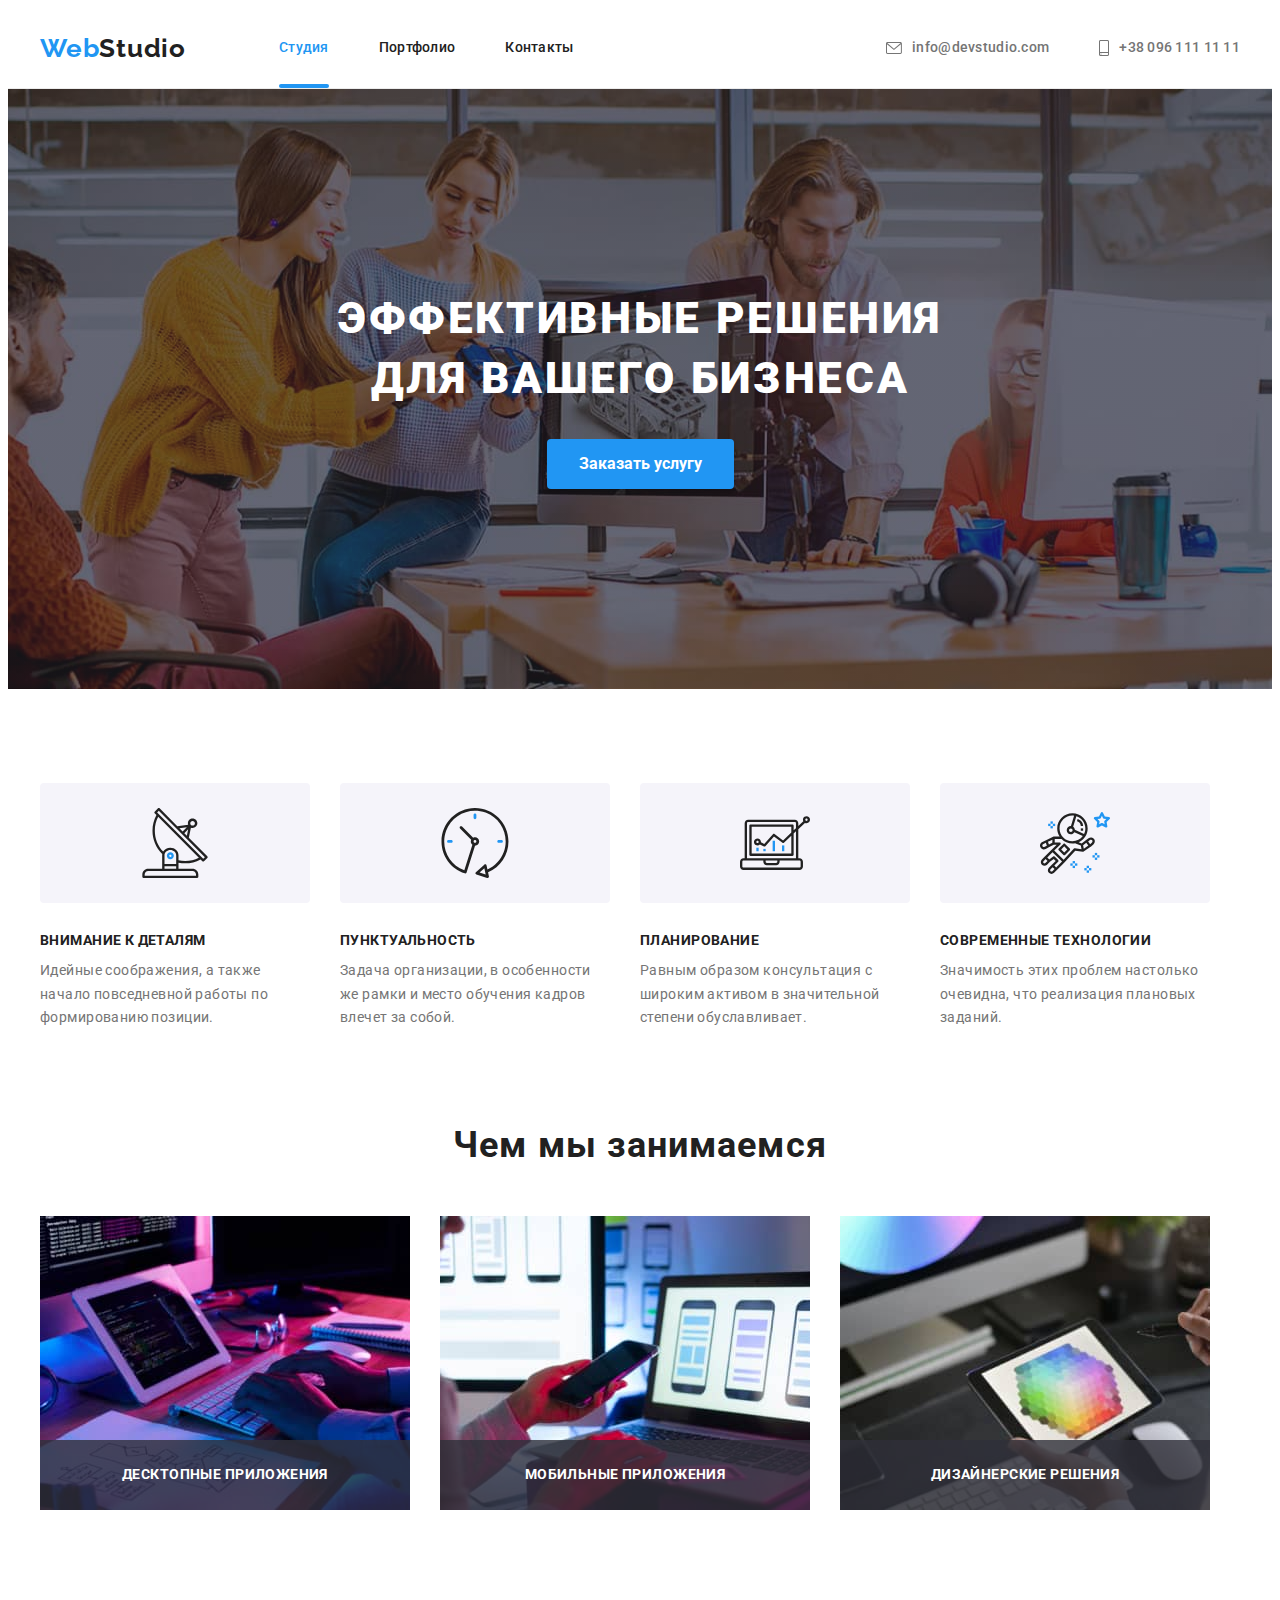
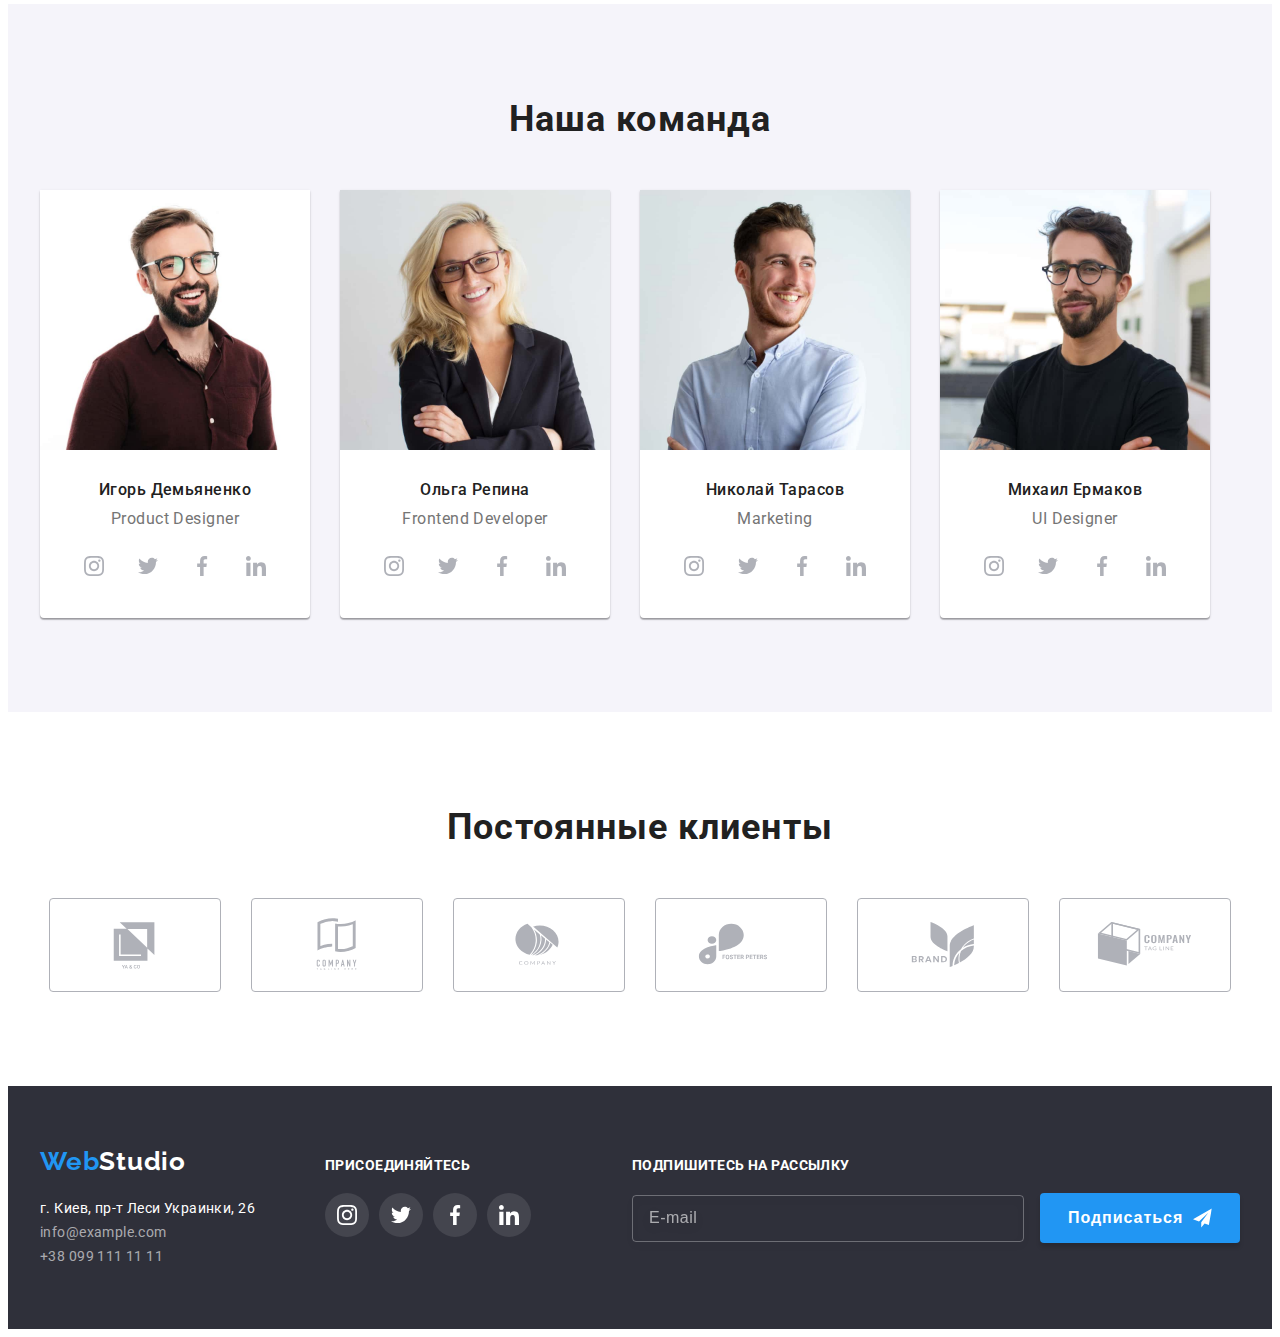
==== index.html @ 8dd59b0a "add HW-6" ====
<!DOCTYPE html>
<html lang="ru">

<head>
  <meta charset="UTF-8" />
  <meta http-equiv="X-UA-Compatible" content="IE=edge" />
  <meta name="viewport" content="width=device-width, initial-scale=1.0" />
  <title>Студия</title>
  <link rel="stylesheet"
    href="https://cdnjs.cloudflare.com/ajax/libs/modern-normalize/1.1.0/modern-normalize.min.css"
    integrity="sha512-wpPYUAdjBVSE4KJnH1VR1HeZfpl1ub8YT/NKx4PuQ5NmX2tKuGu6U/JRp5y+Y8XG2tV+wKQpNHVUX03MfMFn9Q=="
    crossorigin="anonymous" referrerpolicy="no-referrer" />

  <link rel="preconnect" href="https://fonts.googleapis.com" />
  <link rel="preconnect" href="https://fonts.gstatic.com" crossorigin />
  <link
    href="https://fonts.googleapis.com/css2?family=Raleway:wght@700&family=Roboto:wght@400;500;700;900&display=swap"
    rel="stylesheet" />
  <link rel="stylesheet" href="./css/styles.css" />
</head>

<body>
  <header class="header">
    <div class="container">
      <a class="logo link" href="./index.html">
        <span lang="en" class="header-logo"><span
            class="header-logo-studio">Web</span>Studio</span>
      </a>
      <nav class="header-nav">
        <ul class="nav-list list">
          <li class="item nav-item">
            <a class="link header-link current" href="./index.html">Студия</a>
          </li>
          <li class="item nav-item">
            <a class="link header-link" href="./portfolio.html">Портфолио</a>
          </li>
          <li class="item nav-item">
            <a class="link header-link" href="">Контакты</a>
          </li>
        </ul>
      </nav>
      <ul class="header-contacts list">
        <li class="item contacts-item">
          <a class="link header-mail"
            href="mailto:info@devstudio.com">
            <svg class="header-icon" width="16" height="12">
              <use href="./images/sprite.svg#icon-envelope"></use>
            </svg>
            info@devstudio.com
          </a>
        </li>
        <li class="item contacts-item">
          <a class="link header-tel" href="tel:+380961111111">
            <svg class="header-icon" width="10" height="16">
              <use href="./images/sprite.svg#icon-smartphone"></use>
            </svg>+38 096 111 11 11
          </a>
        </li>
      </ul>
    </div>
  </header>
  <main>
    <section class="hero section">
      <div class="container">
        <h1 class="hero-title">Эффективные решения для вашего бизнеса</h1>
        <button type="button" class="hero-btn" data-modal-open>Заказать услугу</button>
      </div>
    </section>
    <section class="peculiarities section no-padding">
      <div class="container">
        <h2 class="visually-hidden">Особенности</h2>
        <ul class="list peculiarities-list">
          <li class="peculiarities-item">
              <div class="peculiarities-svg">
                <svg class="peculiarities-icon" width="70" height="70">
                  <use href="./images/sprite.svg#icon-antenna"></use>
                </svg>
              </div>
            <h3 class="peculiarities-title">Внимание к деталям</h3>
            <p class="peculiarities-text">
              Идейные соображения, а также начало повседневной работы по
              формированию позиции.
            </p>
          </li>
          <li class="peculiarities-item">
              <div class="peculiarities-svg">
                <svg class="peculiarities-icon" width="70" height="70">
                  <use href="./images/sprite.svg#icon-clock"></use>
                </svg>
              </div>
            <h3 class="peculiarities-title">Пунктуальность</h3>
            <p class="peculiarities-text">
              Задача организации, в особенности же рамки и место обучения кадров
              влечет за собой.
            </p>
          </li>
          <li class="peculiarities-item">
              <div class="peculiarities-svg">
                <svg class="peculiarities-icon" width="70" height="70">
                  <use href="./images/sprite.svg#icon-diagram"></use>
                </svg>
              </div>
            <h3 class="peculiarities-title">Планирование</h3>
            <p class="peculiarities-text">
              Равным образом консультация с широким активом в значительной степени
              обуславливает.
            </p>
          </li>
          <li class="peculiarities-item">
              <div class="peculiarities-svg">
                <svg class="peculiarities-icon" width="70" height="70">
                  <use href="./images/sprite.svg#icon-astronaut"></use>
                </svg>
              </div>
            <h3 class="peculiarities-title">Современные технологии</h3>
            <p class="peculiarities-text">
              Значимость этих проблем настолько очевидна, что реализация плановых
              заданий.
            </p>
          </li>
        </ul>
      </div>
    </section>
    <section class="work section">
      <div class="container">
        <h2 class="work-title">Чем мы занимаемся</h2>
        <ul class="list work-list">
          <li class="work-item item">
            <div class="work-wrapper">
              <img src="./images/img-2.jpg" alt="Набор кода" width="370" />
              <h3 class="work-wrapper-overlay">
                Десктопные приложения
              </h3>
            </div>
          </li>
          <li class="work-item item">
            <div class="work-wrapper">
            <img src="./images/img-1.jpg" alt="Девушка держит телефон"
              width="370" />
              <h3 class="work-wrapper-overlay">
                Мобильные приложения
              </h3>
            </div>
          </li>
          <li class="work-item item">
            <div class="work-wrapper">
              <img src="./images/img-3.jpg" alt="Палитра цветов" width="370" />
              <h3 class="work-wrapper-overlay">
              Дизайнерские решения
              </h3>
            </div>
          </li>
        </ul>
      </div>
    </section>
    <section class="team section">
      <div class="container">
        <h2 class="team-title">Наша команда</h2>
        <ul class="list team-list">
          <li class="team-item">
            <img src="./images/our-command/img-1.jpg" alt="Мужчина в очках"
              width="270" />
            <div class="team-object">
                  <h3 class="team-pretext">Игорь Демьяненко</h3>
                  <p lang="en" class="team-text">Product Designer</p>
                  <ul class="social-list">
                    <li class="social-list-item">
                      <a href="" class="social-list-link" target="blank" rel="noopener noreferrer">
                          <svg class="social-list-icon" width="20" height="20">
                            <use href="./images/sprite.svg#icon-instagram"></use>
                          </svg>
                      </a>
                      <a href="" class="social-list-link" target="blank" rel="noopener noreferrer">
                          <svg class="social-list-icon" width="20" height="20">
                            <use href="./images/sprite.svg#icon-twitter"></use>
                          </svg>
                      </a>
                      <a href="" class="social-list-link" target="blank" rel="noopener noreferrer">
                          <svg class="social-list-icon" width="20" height="20">
                            <use href="./images/sprite.svg#icon-facebook"></use>
                          </svg>
                      </a>
                      <a href="" class="social-list-link" target="blank" rel="noopener noreferrer">
                          <svg class="social-list-icon" width="20" height="20">
                            <use href="./images/sprite.svg#icon-linkedin"></use>
                          </svg>
                      </a>
                    </li>
                  </ul>
            </div>
          </li>
          <li class="team-item">
            <img src="./images/our-command/img-2.jpg" alt="Женщина в костюме"
              width="270" />
            <div class="team-object">
                  <h3 class="team-pretext">Ольга Репина</h3>
                  <p lang="en" class="team-text">Frontend Developer</p>
                  <ul class="social-list">
                    <li class="social-list-item">
                      <a href="" class="social-list-link" target="blank" rel="noopener noreferrer">
                        <svg class="social-list-icon" width="20" height="20">
                          <use href="./images/sprite.svg#icon-instagram"></use>
                        </svg>
                      </a>
                      <a href="" class="social-list-link" target="blank" rel="noopener noreferrer">
                        <svg class="social-list-icon" width="20" height="20">
                          <use href="./images/sprite.svg#icon-twitter"></use>
                        </svg>
                      </a>
                      <a href="" class="social-list-link" target="blank" rel="noopener noreferrer">
                        <svg class="social-list-icon" width="20" height="20">
                          <use href="./images/sprite.svg#icon-facebook"></use>
                        </svg>
                      </a>
                      <a href="" class="social-list-link" target="blank" rel="noopener noreferrer">
                        <svg class="social-list-icon" width="20" height="20">
                          <use href="./images/sprite.svg#icon-linkedin"></use>
                        </svg>
                      </a>
                    </li>
                  </ul>
            </div>
          </li>
          <li class="team-item">
            <img src="./images/our-command/img-3.jpg" alt="Молодой парень"
              width="270" />
            <div class="team-object">
                  <h3 class="team-pretext">Николай Тарасов</h3>
                  <p lang="en" class="team-text">Marketing</p>
                  <ul class="social-list">
                    <li class="social-list-item">
                      <a href="" class="social-list-link" target="blank" rel="noopener noreferrer">
                        <svg class="social-list-icon" width="20" height="20">
                          <use href="./images/sprite.svg#icon-instagram"></use>
                        </svg>
                      </a>
                      <a href="" class="social-list-link" target="blank" rel="noopener noreferrer">
                        <svg class="social-list-icon" width="20" height="20">
                          <use href="./images/sprite.svg#icon-twitter"></use>
                        </svg>
                      </a>
                      <a href="" class="social-list-link" target="blank" rel="noopener noreferrer">
                        <svg class="social-list-icon" width="20" height="20">
                          <use href="./images/sprite.svg#icon-facebook"></use>
                        </svg>
                      </a>
                      <a href="" class="social-list-link" target="blank" rel="noopener noreferrer">
                        <svg class="social-list-icon" width="20" height="20">
                          <use href="./images/sprite.svg#icon-linkedin"></use>
                        </svg>
                      </a>
                    </li>
                  </ul>
            </div>
          </li>
          <li class="team-item">         
            <img src="./images/our-command/img-4.jpg" alt="Парень ИТшник"
              width="270" />
            <div class="team-object">
                  <h3 class="team-pretext">Михаил Ермаков</h3>
                  <p lang="en" class="team-text">UI Designer</p>
                  <ul class="social-list list">
                    <li class="social-list-item">
                      <a href="" class="social-list-link" target="blank" rel="noopener noreferrer">
                        <svg class="social-list-icon" width="20" height="20">
                          <use href="./images/sprite.svg#icon-instagram"></use>
                        </svg>
                      </a>
                      <a href="" class="social-list-link" target="blank" rel="noopener noreferrer">
                        <svg class="social-list-icon" width="20" height="20">
                          <use href="./images/sprite.svg#icon-twitter"></use>
                        </svg>
                      </a>
                      <a href="" class="social-list-link" target="blank" rel="noopener noreferrer">
                        <svg class="social-list-icon" width="20" height="20">
                          <use href="./images/sprite.svg#icon-facebook"></use>
                        </svg>
                      </a>
                      <a href="" class="social-list-link" target="blank" rel="noopener noreferrer">
                        <svg class="social-list-icon" width="20" height="20">
                          <use href="./images/sprite.svg#icon-linkedin"></use>
                        </svg>
                      </a>
                    </li>
                  </ul>
            </div>
          </li>
        </ul>
      </div>
    </section>
    <section class="customers section">
      <div class="container">
          <h2 class="customers-title">Постоянные клиенты</h2>
          <ul class="customers-list">
            <li class="item customers-item">
              <a class="link customers-link" href="" target="blank" rel="noopener noreferrer">
                <svg class="customers-icon" width="106" height="60">
                  <use href="./images/sprite.svg#icon-logo1"></use>
                </svg>
              </a>
            </li>
            <li class="item customers-item">
              <a class="link customers-link" href="" target="blank" rel="noopener noreferrer">
                <svg class="customers-icon" width="106" height="60">
                  <use href="./images/sprite.svg#icon-logo2"></use>
                </svg>
              </a>
            </li>
            <li class="item customers-item">
              <a class="link customers-link" href="" target="blank" rel="noopener noreferrer">
                <svg class="customers-icon" width="106" height="60">
                  <use href="./images/sprite.svg#icon-logo3"></use>
                </svg>
              </a>
            </li>
            <li class="item customers-item">
              <a class="link customers-link" href="" target="blank" rel="noopener noreferrer">
                <svg class="customers-icon" width="106" height="60">
                  <use href="./images/sprite.svg#icon-logo4"></use>
                </svg>
              </a>
            </li>
            <li class="item customers-item">
              <a class="link customers-link" href="" target="blank" rel="noopener noreferrer">
                <svg class="customers-icon" width="106" height="60">
                  <use href="./images/sprite.svg#icon-logo5"></use>
                </svg>
              </a>
            </li>
            <li class="item customers-item">
              <a class="link customers-link" href="" target="blank" rel="noopener noreferrer">
                <svg class="customers-icon" width="106" height="60">
                  <use href="./images/sprite.svg#icon-logo6"></use>
                </svg>
              </a>
            </li>
          </ul>
        </div>
    </section>
  </main>
  <footer>
    <div class="container">
      <div class="footer-address">
        <a class="link link-footer" href="./index.html">
          <span lang="en" class="footer-logo"><span
              class="footer-logo-studio">Web</span>Studio</span>
        </a>
        <address class="address">
          <ul class="address-list list">
            <li class="address-item item">
              <a class="link footer-map"
                href="https://www.google.com/maps/place/%D0%B1%D1%83%D0%BB.+%D0%9B%D0%B5%D1%81%D0%B8+%D0%A3%D0%BA%D1%80%D0%B0%D0%B8%D0%BD%D0%BA%D0%B8,+26,+%D0%9A%D0%B8%D0%B5%D0%B2,+02000/data=!4m2!3m1!1s0x40d4cf0e033ecbe9:0x57a4dffefec77da0?sa=X&ved=2ahUKEwj216616OH0AhXkoosKHXj5BrwQ8gF6BAgFEAE"
                target="_blank" rel="noopener noreferrer">г. Киев, пр-т Леси
                Украинки, 26</a>
            </li>
            <li class="item">
              <a class="link footer-mail"
                href="mailto:info@example.com">info@example.com</a>
            </li>
            <li class="item">
              <a class="link footer-tel" href="tel:+380991111111" >+38 099 111 11
                11</a>
            </li>
          </ul>
        </address>
      </div>
      <div class="footer-social">
        <p class="footer-social-text">
          присоединяйтесь
        </p>
        <ul class="footer-social-list list">
          <li class="footer-social-item item">
            <a href="" class="footer-social-link link" target="blank" rel="noopener noreferrer">
              <svg class="footer-social-icon"  width="20" height="20">
                <use href="./images/sprite.svg#icon-instagram"></use>
              </svg>
            </a>
          </li>
          <li class="footer-social-item item">
            <a href="" class="footer-social-link link" target="blank" rel="noopener noreferrer">
              <svg class="footer-social-icon"  width="20" height="20">
                <use href="./images/sprite.svg#icon-twitter"></use>
              </svg>
            </a>
          </li>
          <li class="footer-social-item item">
            <a href="" class="footer-social-link  link" target="blank" rel="noopener noreferrer">
              <svg class="footer-social-icon"  width="20" height="20">
                <use href="./images/sprite.svg#icon-facebook"></use>
              </svg>
            </a>
          </li>
          <li class="footer-social-item item">
            <a href="" class="footer-social-link link" target="blank" rel="noopener noreferrer">
              <svg class="footer-social-icon" width="20" height="20">
                <use href="./images/sprite.svg#icon-linkedin"></use>
              </svg>
            </a>
          </li>
        </ul>
      </div>
      <div class="footer-subscribe">
        <p class="footer-subscribe-text">
          Подпишитесь на рассылку
        </p>
        <form >
          <label class="footer-subscribe-label">
            <input class="footer-subscribe-email" type="email" name="email-subscribe" placeholder="E-mail" required>
          </label>
          <button class="footer-subscribe-btn" type="submit">
          Подписаться
            <svg class="footer-subscribe-icon" width="24" height="24">
              <use href="./images/sprite.svg#icon-telegram"></use>
            </svg>
          </button>

        </form>
      </div>
    </div>
  </footer>
  
              
  <div class="backdrop is-hidden" data-modal>
    <div class="modal">
      <button class="modal-close-btn" type="button" data-modal-close>
        <svg class="modal-close-icon" width="18" height="18">
          <use href="./images/sprite.svg#icon-close"></use>
        </svg>
      </button>
      <form class="contact-form">
        <p class="contact-form-title">
          Оставьте свои данные, мы вам перезвоним
        </p>

        
          <label class="contact-form-field" for="user_name">
            Имя</label>
          <div class="contact-form-input-wrapper">
            <input class="contact-form-input" type="text" name="user_name" id="user_name"
              required>
            <svg class="contact-form-input-icon" width="18" height="18">
              <use href="./images/sprite.svg#icon-person"></use>
            </svg>
          </div>
         
          
          <label class="contact-form-field" for="user_tel">Телефон</label>
          <div class="contact-form-input-wrapper">
            <input class="contact-form-input" type="tel" name="user_tel" id="user_tel"
              required>
              <svg class="contact-form-input-icon" width="18" height="18">
              <use href="./images/sprite.svg#icon-phone"></use>
            </svg>
          </div>

        
          <label class="contact-form-field" for="user_email">Почта</label>
          <div class="contact-form-input-wrapper">
            <input class="contact-form-input" type="email" name="user_email" id="user_email"
              required>
            <svg class="contact-form-input-icon" width="18" height="18">
              <use href="./images/sprite.svg#icon-email"></use>
            </svg>
          </div>

        
          <label class="contact-form-field" for="user_message">Комментарий</label>
          <textarea class="contact-form-message" name="user_message" id="user_message"
            placeholder="Введите текст"></textarea>
    
        <div class="contact-form-checkbox-wrapper">
          <input class="contact-form-checkbox visually-hidden" type="checkbox"
            name="accept_policy" id="accept_policy" required>
          <label class="contact-form-checkbox-label" for="accept_policy">Соглашаюсь с
            рассылкой и принимаю&nbsp;
            <a class="checkbox-agreement" href="" target="blank"
              rel="noopener noreferrer">Условия договора</a></label>
        </div>

        <button class="contact-form-submit" type="submit">Отправить</button>
      </form>
    </div>
  </div>

<script src="./js/modal.js"></script>
  </body>
</html>
---- css/styles.css ----
/* variables */
:root {
  --primary-text-color: #212121;
  --text-color: #757575;
  --accent-color: #2196f3;
  --white-text-color: #ffffff;
  --icon-color: #afb1b8;
  --timing-function: cubic-bezier(0.4, 0, 0.2, 1);
}


/* global styles */

body {
  font-family: 'Roboto', sans-serif;
  color: var(--primary-text-color);
}

p,
h1,
h2,
h3,
h4,
h5,
h6,
p {
  margin: 0;
}
ul,
ol {
  margin: 0;
  padding-left: 0;
  list-style-type: none;
}
.list {
  list-style: none;
}
.link {
  text-decoration: none;
}
button {
  cursor: pointer;
}
img {
  display: block;
}

.container{
  width: 1200px;
  margin: 0 auto;
  padding-left: 15px;
  padding-right: 15px;
}
.section{
  padding-top: 94px;
  padding-bottom: 94px;
}
.no-padding{
  padding-bottom: 0;
}
.nav-item > .current {
  color: var(--accent-color);
}
.visually-hidden {
  position: absolute;
  white-space: nowrap;
  width: 1px;
  height: 1px;
  overflow: hidden;
  border: 0;
  padding: 0;
  clip: rect(0 0 0 0);
  clip-path: inset(50%);
  margin: -1px;
} 

/*----------- Header -------- */
.header {
  border-bottom: 1px solid #ececec;
}
.header .container {
  display: flex;
  align-items: center;
}
.logo{
  margin-right: 93px;
}

.nav-list {
  display: flex;

}

.nav-list > .item:not(:last-child) {
margin-right: 50px;
}
/* .nav-list .nav-item + .nav-item{
  margin-left: 50px;
} */

.header-logo {
  font-family: 'Raleway', sans-serif;
  font-weight: 700;
  font-size: 26px;
  line-height: 1.19;
  letter-spacing: 0.03em;
  color: var(--primary-text-color);
}
.header-logo-studio {
  color: var(--accent-color);
}
.header-link {
  display: block;
  padding-top: 32px;
  padding-bottom: 32px;
  position: relative;

  color: var(--primary-text-color);
  transition: color 250ms var(--timing-function);

  font-weight: 500;
  font-size: 14px;
  line-height: 1.14;
  letter-spacing: 0.02em;
}

.current::after{
  content: "";
  position: absolute;
  left: 0;
  bottom: 0;

  display: block;
  width: 100%;
  height: 4px;
  border-radius: 2px;
  background-color: var(--accent-color);
}


.header-link:hover,
.header-link:focus,
.header-mail:hover,
.header-mail:focus,
.header-tel:hover,
.header-tel:focus {
  color: var(--accent-color);
  
}
.header-contacts {
  display: flex;
  margin-left: auto;

  text-decoration: none;
  }
.header-contacts > .item:not(:last-child){
  margin-right: 50px;
}
.header-mail,
.header-tel {
  display: flex;
  padding-top: 32px;
  padding-bottom: 32px;
  align-items: center;
  text-align: center;

  font-weight: 500;
  font-size: 14px;
  line-height: 1.14;
  letter-spacing: 0.02em;
  color: var(--text-color);
  transition: color 250ms var(--timing-function);
}
.contacts-item:not(:last-child) {
  margin-right: 30px;
}
.header-icon{
  display: flex;
  margin-right: 10px;
  align-items: center;
  fill: currentColor;
}
.header-icon:hover,
.header-icon:focus {
  color: var(--accent-color);
}

/* --------------Hero ---------- */
.hero {
  max-width: 1600px;
  margin: 0 auto;
  padding: 200px 0;
  text-align: center;

 
  background-image: linear-gradient(rgba(47, 48, 58, 0.4), rgba(47, 48, 58, 0.4)),
     url(../images/hero.jpg);
  background-repeat: no-repeat;
  background-position: center;
  background-size: 1600px 600px;
  background-color: #C4C4C4;
 
 }

.hero-title {
  margin-bottom: 30px;
  margin-left: auto;
  margin-right: auto;
  max-width: 696px;

  font-weight: 900;
  font-size: 44px;
  line-height: 1.36;

  text-align: center;
  letter-spacing: 0.06em;
  text-transform: uppercase;

  color: var(--white-text-color);
}
.hero-btn {
  background: var(--accent-color);
  box-shadow: 0px 4px 4px rgba(0, 0, 0, 0.15);
  border-radius: 4px;
  padding: 10px 32px;

  font-weight: 700;
  font-size: 16px;
  line-height: 1.875;
  color: var(--white-text-color);
  cursor: pointer;
  font-family: inherit;
  border: none;
  transition: background 250ms var(--timing-function);
}
.hero-btn:hover,
.hero-btn:focus {
  background: #188ce8;
}
/* ------------Peculiarities------------- */

.peculiarities{
  padding-top: 94px;
}
.peculiarities-title {
  margin-top: 30px;
  margin-bottom: 10px;

  font-weight: 700;
  font-size: 14px;
  line-height: 1.14;
  letter-spacing: 0.03em;
  text-transform: uppercase;

  color: var(--primary-text-color);
}
.peculiarities-list{
  display: flex;
  flex-wrap: wrap;
}
.peculiarities-item{
  width: 270px;
}
.peculiarities-item:not(:last-child){
margin-right: 30px;
}
.peculiarities-svg{
  display: flex;
  max-width: 270px;
  height: 120px;
align-items: center;
justify-content: center;

  background: #F5F4FA;
  border-radius: 4px;
}

.peculiarities-text {
  font-size: 14px;
  line-height: 1.71;
  letter-spacing: 0.03em;
 
  color: var(--text-color);
}
/* ----------Work------------ */
.work-title {
  margin-bottom: 50px;

   font-size: 36px;
  line-height: 1.1666;
  text-align: center;
  letter-spacing: 0.03em;

  color: var(--primary-text-color);
}
.work-list{
  display: flex;
  flex-wrap: wrap;
}
.work-item:not(:nth-child(3n)){
  margin-right: 30px;
}
.work-wrapper{
  position: relative;
}
.work-wrapper img{
  z-index: -1;
}
.work-wrapper-overlay{
  position: absolute;
  bottom: 0;
  left: 0;
  padding-top: 27px;
  padding-bottom: 27px;
  width: 370px;

  font-size: 14px;
  line-height: 1.14;
  text-align: center;
  letter-spacing: 0.03em;
  text-transform: uppercase;
  
  color: var(--white-text-color);
  background: rgba(47, 48, 58, 0.8);
}

/* --------Team -------------*/
.team {
  background: #f5f4fa;
}
.team-title {
  margin-bottom: 50px;

  font-weight: 700;
  font-size: 36px;
  line-height: 1.1666;
  text-align: center;
  letter-spacing: 0.03em;

  color: var(--primary-text-color);
}
.team-list{
  display: flex;
  flex-wrap: wrap;
  }
.team-item{
    max-width: 270px;
    background: var(--white-text-color);
    /* material shadow v1 */
    
    box-shadow: 0px 1px 3px rgba(0, 0, 0, 0.12),
    0px 1px 1px rgba(0, 0, 0, 0.14),
    0px 2px 1px rgba(0, 0, 0, 0.2);
    border-radius: 0px 0px 4px 4px;
  }
.team-item:not(:nth-child(4n)) {
  margin-right: 30px;
}

.team-object{
  padding-top: 30px;
  padding-bottom: 30px;
  text-align: center;
}
.team-pretext {
  margin-bottom: 10px;

  font-weight: 500;
  font-size: 16px;
  line-height: 1.1875;

  letter-spacing: 0.03em;

  color: var(--primary-text-color);
}
.team-text {
  margin-bottom: 16px;
  font-size: 16px;
  line-height: 1.1875;

  letter-spacing: 0.03em;
  color: var(--text-color);
}

.social-list-item{
  display: flex;
padding-left: 32px;
padding-right: 32px;
}
.social-list-link:not(:last-child){
  margin-right: 10px;
}

.social-list-link{
  display: flex;
  align-items: center;
  justify-content: center;

  width: 44px;
  height: 44px;
  border-radius: 50%;
  background-color: var(--white-text-color);
  transition: background-color 250ms var(--timing-function);
}
.social-list-icon{
fill: var(--icon-color);
transition: fill 250ms var(--timing-function);
}

.social-list-link:hover,
.social-list-link:focus{
  background-color: var(--accent-color);
  }

.social-list-link:hover .social-list-icon,
.social-list-link:focus .social-list-icon{
  fill: var(--white-text-color);
}

/* ------- Customers --------- */

.customers-title{
  margin-bottom: 50px;

  font-weight: 700;
  font-size: 36px;
  line-height: 1.1666;
  text-align: center;
  letter-spacing: 0.03em;
  
  color: var(--primary-text-color);
}
.customers-list{
  display: flex;
  justify-content: center;
  align-items: center;
}

.customers-item:not(:last-child){
  margin-right: 30px;
}

.customers-link{
  display: flex;
  justify-content: center;
  align-items: center;
  width: 170px;
  height: 92px;
  border: 1px solid var(--icon-color);
  border-radius: 4px;
  background-color: var(--white-text-color);

  transition: border 250ms var(--timing-function);
}

.customers-icon{
  fill: var(--icon-color);
  transition: fill 250ms var(--timing-function),
}

.customers-link:hover,
.customers-link:focus
{
  border: 1px solid  var(--accent-color);
}
.customers-link:hover .customers-icon,
.customers-link:focus .customers-icon{
  fill: var(--accent-color);
}

/*-------------- PORTFOLIO.html ------------*/
/*-------------- Projects ------------*/
.filters-btn {
  padding: 6px 22px;

  font-weight: 500;
  font-size: 16px;
  line-height: 1.625;
  text-align: center;
  letter-spacing: 0.03em;

  color: var(--primary-text-color);
  background: #f5f4fa;
  border-radius: 4px;
  font-family: inherit;
  border: none;
  transition: color 250ms var(--timing-function), 
  background 250ms var(--timing-function);
}
.filters-btn:hover,
.filters-btn:focus {
  background: var(--accent-color);
}
.filters-btn:hover,
.filters-btn:focus {
  color: var(--white-text-color);
}
.filters-list{
  display: flex;
  justify-content: center;
  margin-bottom: 50px;
}
.filters-list > .filters-item:not(:last-child){
  margin-right: 8px;
}


.projects-list {
  display: flex;
  flex-wrap: wrap;
}

.projects-list > .item {
  width: calc((100% - 60px) / 3);
  margin-right: 30px;
  margin-bottom: 30px;
 
  background: var(--white-text-color);
  border: 1px solid #EEEEEE;
}
.projects-link {
  display: block;
  transition: box-shadow 250ms var(--timing-function);
}
.projects-img-overlay{
  position: relative;
  overflow: hidden;
}
.projects-text-overlay {
  position: absolute;
  top: 0;
  left: 0;
  width: 100%;
  height: 100%;
  padding: 63px 24px;
  overflow: auto;

  font-size: 18px;
  line-height: 1.56;
  letter-spacing: 0.03em;
  
  color: var(--white-text-color);
  background: rgba(33, 150, 243, 0.9);
  transition: transform 250ms var(--timing-function);

  transform: translateY(100%);
}
.projects-link:hover .projects-text-overlay,
.projects-link:focus .projects-text-overlay{
  transform: translateY(0);
}
.projects-link:hover,
.projects-link:focus {
  box-shadow: 0px 1px 1px rgba(0, 0, 0, 0.12),
  0px 4px 4px rgba(0, 0, 0, 0.06),
  1px 4px 6px rgba(0, 0, 0, 0.16);
}

/* 
.projects-list .item{
  width: 370px;
  margin-right: 30px;
  margin-bottom: 30px;
}*/

.projects-list > .item:nth-child(3n){
  margin-right: 0;
}
 
.projects-list .item:nth-last-child(-n+3){
  margin-bottom: 0;
}

/* Альтернатива */
/* 
.projects-list .item:not(:nth-child(3n)) {
  margin-right: 30px;
}
.projects-list .item:not(:nth-last-child(-n+3)) {
margin-bottom: 30px;
} */

.object > h3{
  margin-bottom: 4px;
}
.projects-title {
  color: var(--primary-text-color);
  font-size: 18px;
  font-weight: 700;
  line-height: 2;
  letter-spacing: 0.06em;
}
.projects-text {
  font-size: 16px;
  line-height: 1.875;
  letter-spacing: 0.03em;
  color: var(--text-color);
}
.object {
  padding: 20px 24px;
  border: 1px solid #eeeeee;
border-top: none;
}


/* -------------Footer---------------- */
footer {
  padding-top: 60px;
  padding-bottom: 60px;
  background-color: #2f303a;
}

footer .container {
  display: flex;
  align-items: baseline;
}

.footer-logo {
  display: block;
  margin-bottom: 20px;

  font-family: 'Raleway';
  font-weight: 700;
  font-size: 26px;
  line-height: 1.19;
  letter-spacing: 0.03em;
  color: var(--white-text-color);
}

.footer-logo-studio {
  color: var(--accent-color);
}


.footer-map {
  margin-bottom: 9px;

  font-style: normal;
  font-size: 14px;
  line-height: 1.71;
  letter-spacing: 0.03em;

  color: var(--white-text-color);
  transition: color 250ms var(--timing-function);
}

.footer-mail {
  margin-bottom: 9px;
}

.footer-mail,
.footer-tel {
  font-style: normal;
  font-size: 14px;
  line-height: 1.71;
  letter-spacing: 0.03em;

  color: rgba(255, 255, 255, 0.6);
  transition: color 250ms var(--timing-function);
}

.footer-map:hover,
.footer-map:focus,
.footer-mail:hover,
.footer-mail:focus,
.footer-tel:hover,
.footer-tel:focus {
  color: var(--accent-color);
}

.footer-address {
  margin-right: 70px;
}

.footer-social-list {
  display: flex;
}

.footer-social-item:not(:last-child) {
  margin-right: 10px;
}

.footer-social-link {
  display: flex;
  align-items: center;
  justify-content: center;

  width: 44px;
  height: 44px;
  border-radius: 50%;
  background: rgba(255, 255, 255, 0.1);
  
  transition: background-color 250ms var(--timing-function);
}

.footer-social-icon{
fill: var(--white-text-color);
transition: fill 250ms var(--timing-function);
}

.footer-social-link:hover,
.footer-social-link:focus {
  background-color: var(--accent-color);
}

.footer-social-link:hover .footer-social-icon,
.footer-social-link:focus .footer-social-icon {
  fill: var(--white-text-color);
 }

.footer-social-text {
  font-weight: 700;
  font-size: 14px;
  line-height: 1.143;
  letter-spacing: 0.03em;
  text-transform: uppercase;

  margin-bottom: 20px;
  color: var(--white-text-color);
}
.footer-subscribe{
  margin-left: auto;
}


.footer-subscribe-text{
  display: block;
  margin-bottom: 20px;

  font-weight: 700;
  font-size: 14px;
  line-height: 1.143;
  letter-spacing: 0.03em;
  text-transform: uppercase;
  
  color: var(--white-text-color);
}
.footer-subscribe-label {
  display: inline-block;
  margin-right: 12px;
}
.footer-subscribe-email{
  width: 358px;
  padding: 15px 16px;
  

  display: inline-flex;
align-items: center;

  cursor: pointer;
  background-color: transparent;
  color: var(--white-text-color);
  border: 1px solid rgba(255, 255, 255, 0.3);
  filter: drop-shadow(0px 4px 4px rgba(0, 0, 0, 0.15));
  border-radius: 4px;
}
.footer-subscribe-email:hover{
  border-color: var(--accent-color);
}
.footer-subscribe-email::placeholder{
  font-size: 16px;
  line-height: 1.25;
   
  letter-spacing: 0.03em;
  background-color: transparent;
  color: rgba(255, 255, 255, 0.6);
}


.footer-subscribe-btn{
width: 200px;

font-weight: 700;
font-size: 16px;
line-height: 1.88;

display: inline-flex;
align-items: center;
padding: 10px 28px;
letter-spacing: 0.06em;

border: none ;
color: var(--white-text-color);
background: var(--accent-color);
box-shadow: 0px 4px 4px rgba(0, 0, 0, 0.15);
border-radius: 4px;
transition: background 250ms var(--timing-function);
}
.footer-subscribe-btn:hover,
.footer-subscribe-btn:focus{
background: #188ce8;
}
.footer-subscribe-icon{
  margin-left: 10px;
}

/* --------- END FOOTER ---------- */
.backdrop{ 
  position: fixed;
  top: 0;
  left: 0;
  width: 100vw;
  height: 100vh;
  background-color: rgba(0, 0, 0, 0.2);
  transition: opacity 250ms linear,
  visibility 250ms linear, transform 250ms linear;
}
.backdrop.is-hidden{
  opacity: 0;
  visibility: hidden;
  pointer-events: none;
  transform: scale(0.4);
}
.modal{
  position: absolute;
  top: 50%;
  left: 50%;
  transform: translate(-50%, -50%);
  width: 528px;
  height: 581px;
  padding: 40px;

  background: var(--white-text-color);
  box-shadow: 0px 1px 3px rgba(0, 0, 0, 0.12),
  0px 1px 1px rgba(0, 0, 0, 0.14),
  0px 2px 1px rgba(0, 0, 0, 0.2);
  border-radius: 4px;
}
.modal-close-btn{
  position: absolute;
  width: 30px;
  height: 30px;
  top: 8px;
  right: 8px;
  display: flex;
  justify-content: center;
  align-items: center;
  padding: 0;
  
  background: var(--white-text-color);
  border: 1px solid rgba(0, 0, 0, 0.1);
  border-radius: 50%;
}

.contact-form-title{
    font-weight: 700;
  font-size: 20px;
  line-height: 1.15;
  letter-spacing: 0.03em;

  margin-bottom: 12px;
  text-align: center;
  
  color: var(--primary-text-color);
}
.contact-form-field {
  display: block;
  margin-bottom: 4px;
  font-size: 12px;
  line-height: 1.167;
  letter-spacing: 0.01em;
  
  color: var(--text-color);
}
.contact-form-input-wrapper{
  margin-bottom: 10px;
  position: relative;
}
.contact-form-input{
  width: 100%;
  height: 40px;
  padding-left: 42px;
  

  border: 1px solid rgba(33, 33, 33, 0.2);
  border-radius: 4px;
  transition: border-color 250ms var(--timing-function);
}
.contact-form-input:focus{
  outline: none;
  border: 1px solid var(--accent-color);
  }
  .contact-form-input:hover{
    cursor: pointer;
  }
  .contact-form-input:focus + .contact-form-input-icon{
    fill: var(--accent-color);
  }
.contact-form-input-icon{
  display: block;

  position: absolute;
  top: 50%;
  left: 12px;
  transform: translateY(-50%);
  fill: var(--primary-text-color);
  transition: fill 250ms var(--timing-function);
}
.contact-form-message{

 width: 100%;
 height: 120px;
 padding: 12px 16px;
  margin-bottom: 20px;
  resize: none;

  border: 1px solid rgba(33, 33, 33, 0.2);
  border-radius: 4px;
  transition: border-color 250ms var(--timing-function);
}
.contact-form-message:focus{
  outline: none;
  border-color: var(--accent-color);
 }
 .contact-form-message:hover{
   cursor: pointer;
 }
.contact-form-message::placeholder{
font-size: 12px;
line-height: 1.167;
letter-spacing: 0.01em;
color: rgba(117, 117, 117, 0.5);

}
.contact-form-checkbox-wrapper{
  text-align: center;
  margin-bottom: 30px;
}
.contact-form-checkbox-label{
  display: flex;
  align-items: center;
  justify-content: center;
  font-size: 14px;
  line-height: 1.71;
  letter-spacing: 0.03em;
  
  color: var(--text-color);
}
.contact-form-checkbox-label::before{
  display: inline-block;

  content: '';
  width: 16px;
  height: 15px;
margin-right: 8.38PX;

  border: 1.7px solid var(--primary-text-color);
  cursor: pointer;
  border-radius: 2px;
}
.contact-form-checkbox:checked + .contact-form-checkbox-label::before{
  background-image: url(../images/modal/icon-check.png);
 background-size: contain;
 background-origin: border-box;
 border-color: transparent;
}
/* При фокусі на кнопку чекбокса автоматично підхоплюється рамка 
і подібно відображатиметься на нашій псевдорамці*/
/* .contact-form-checkbox:focus + .contact-form-checkbox-label::before {
outline: 1px solid var(--primary-text-color);
} */
.checkbox-agreement{
color: var(--accent-color);
transition: color 250ms var(--timing-function);
}
.checkbox-agreement:hover,
.checkbox-agreement:focus{
  color: #188ce8;
}

.contact-form-submit{  
  display: flex;
  align-items: center;
  justify-content: center;
  text-align: center;
  letter-spacing: 0.06em;
  margin-left: auto;
  margin-right: auto;
  padding: 10px 55px;
   
  font-weight: 700;
  font-size: 16px;
  line-height: 1.88;
  font-family: inherit;
  
  border: none;
  color: var(--white-text-color);
  background: var(--accent-color);
  box-shadow: 0px 4px 4px rgba(0, 0, 0, 0.15);
  border-radius: 4px;
    transition: background 250ms var(--timing-function);
}

.contact-form-submit:hover,
.contact-form-submit:focus {
  background: #188ce8;
}
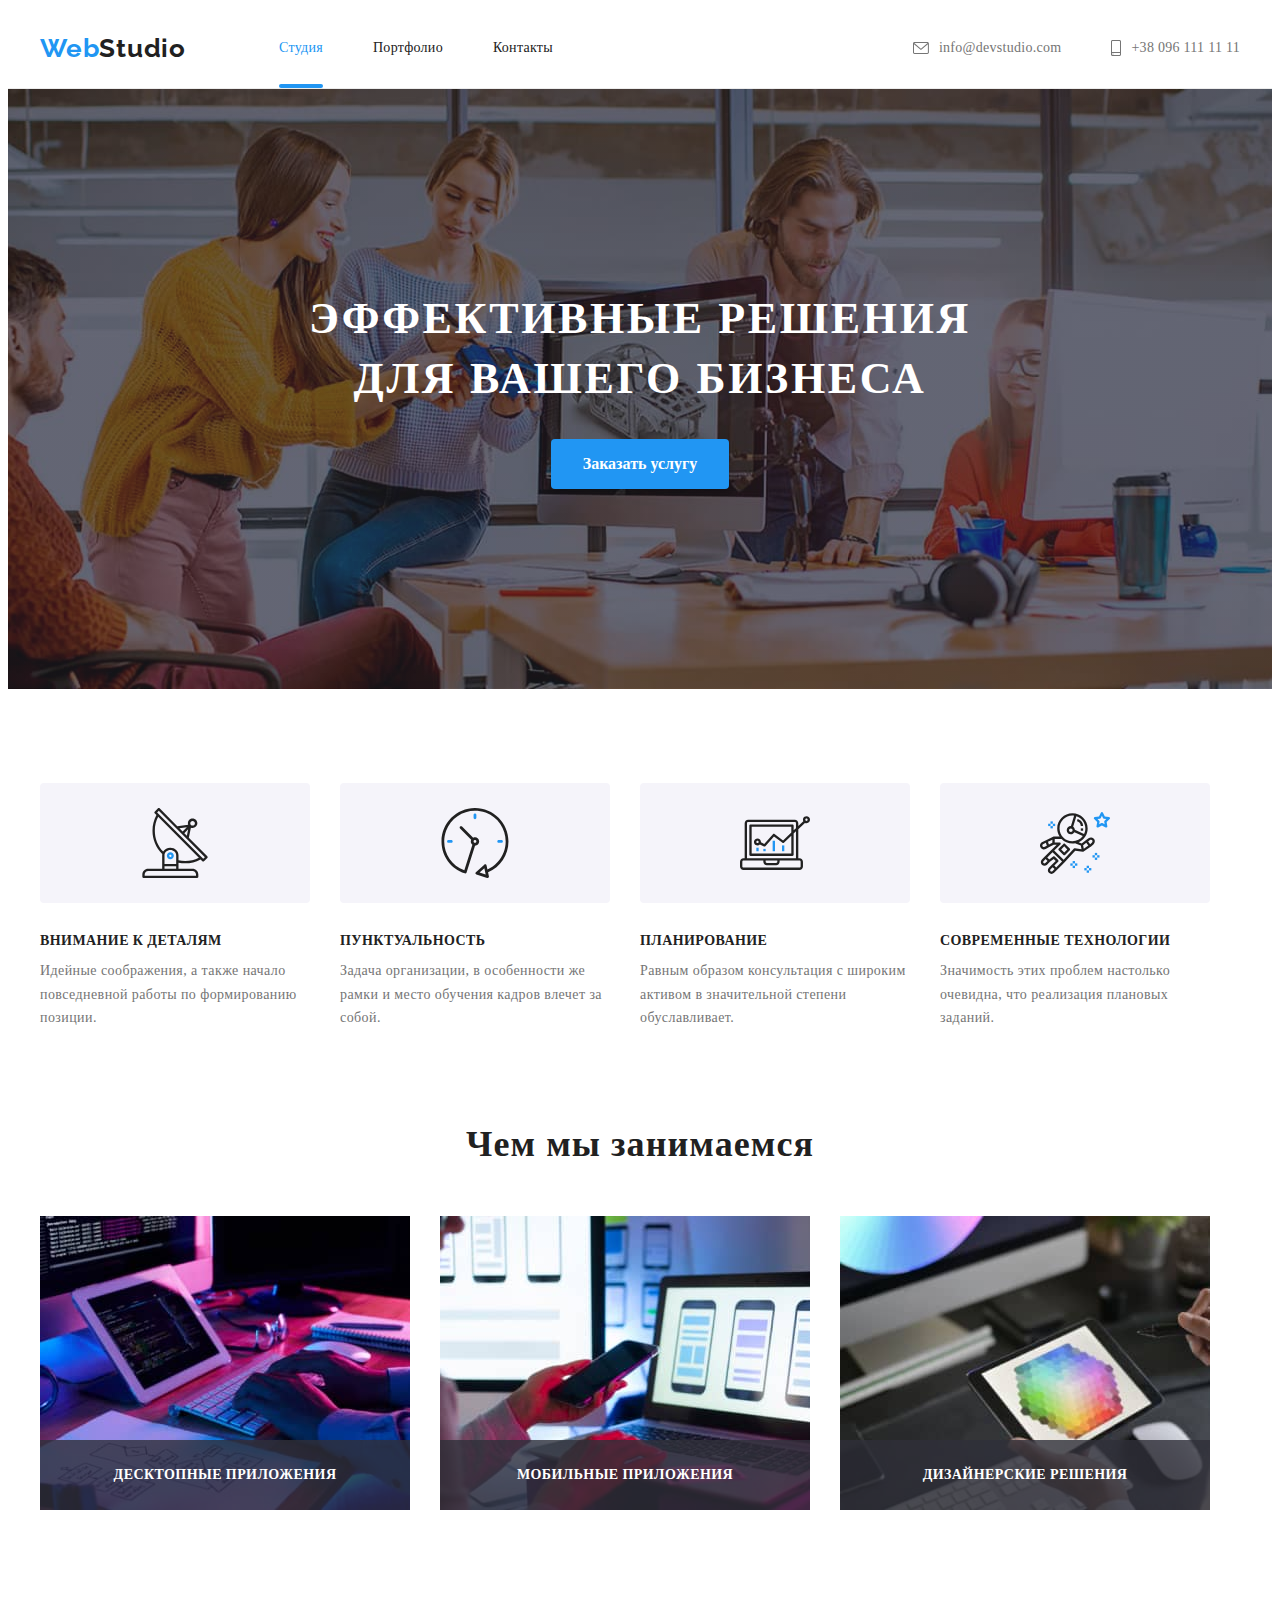
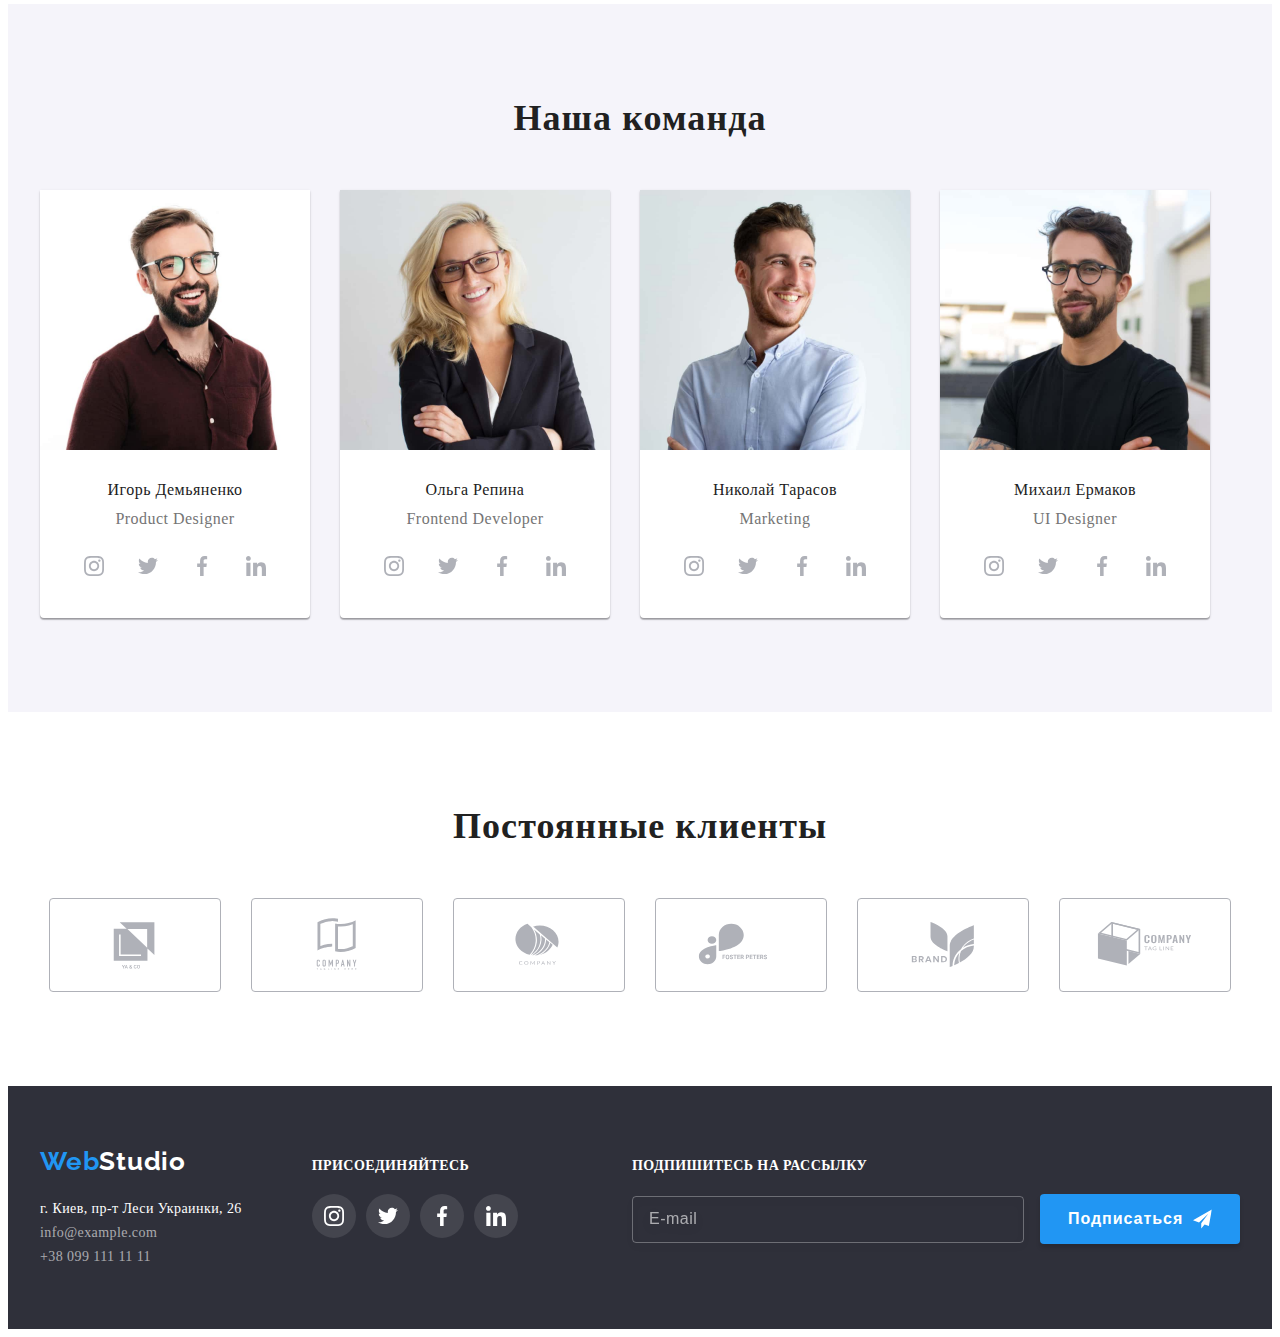
==== commit b877e1ec: "make SASS structure" ====
--- a/index.html
+++ b/index.html
@@ -16,7 +16,7 @@
   <link
     href="https://fonts.googleapis.com/css2?family=Raleway:wght@700&family=Roboto:wght@400;500;700;900&display=swap"
     rel="stylesheet" />
-  <link rel="stylesheet" href="./css/styles.css" />
+  <link rel="stylesheet" href="./css/main.min.css" />
 </head>
 
 <body>
--- a/css/main.min.css
+++ b/css/main.min.css
@@ -0,0 +1,3 @@
+:root{--primart-font-family:'Roboto', sans-serif;--secondary-font-family: 'Raleway', sans-serif;--primary-text-color: #212121;--text-color: #757575;--accent-color: #2196f3;--white-text-color: #ffffff;--icon-color: #afb1b8;--acitv-accent-color: #188ce8;--timing-function: cubic-bezier(0.4, 0, 0.2, 1)}.visually-hidden{position:absolute;white-space:nowrap;width:1px;height:1px;overflow:hidden;border:0;padding:0;clip:rect(0 0 0 0);clip-path:inset(50%);margin:-1px}body{font-family:var(--primary-font-family);color:var(--primary-text-color)}p,h1,h2,h3,h4,h5,h6,p{margin:0}ul,ol{margin:0;padding-left:0;list-style-type:none}.list{list-style:none}.link{text-decoration:none}button{cursor:pointer}img{display:block}.section{padding-top:94px;padding-bottom:94px}.no-padding{padding-bottom:0}.container{width:1200px;margin:0 auto;padding-left:15px;padding-right:15px}.backdrop{position:fixed;top:0;left:0;width:100vw;height:100vh;background-color:rgba(0,0,0,0.2);transition:opacity 250ms linear,+ visibility 250ms linear, transform 250ms linear}.backdrop.is-hidden{opacity:0;visibility:hidden;pointer-events:none;transform:scale(0.4)}.modal{position:absolute;top:50%;left:50%;transform:translate(-50%, -50%);width:528px;height:581px;padding:40px;background:var(--white-text-color);box-shadow:0px 1px 3px rgba(0,0,0,0.12),0px 1px 1px rgba(0,0,0,0.14),0px 2px 1px rgba(0,0,0,0.2);border-radius:4px}.modal-close-btn{position:absolute;width:30px;height:30px;top:8px;right:8px;display:flex;justify-content:center;align-items:center;padding:0;background:var(--white-text-color);border:1px solid rgba(0,0,0,0.1);border-radius:50%}.contact-form-title{font-weight:700;font-size:20px;line-height:1.15;letter-spacing:0.03em;margin-bottom:12px;text-align:center;color:var(--primary-text-color)}.contact-form-field{display:block;margin-bottom:4px;font-size:12px;line-height:1.167;letter-spacing:0.01em;color:var(--text-color)}.contact-form-input-wrapper{margin-bottom:10px;position:relative}.contact-form-input{width:100%;height:40px;padding-left:42px;border:1px solid rgba(33,33,33,0.2);border-radius:4px;transition:border-color 250ms var(--timing-function)}.contact-form-input:focus{outline:none;border:1px solid var(--accent-color)}.contact-form-input:hover{cursor:pointer}.contact-form-input:focus+.contact-form-input-icon{fill:var(--accent-color)}.contact-form-input-icon{display:block;position:absolute;top:50%;left:12px;transform:translateY(-50%);fill:var(--primary-text-color);transition:fill 250ms var(--timing-function)}.contact-form-message{width:100%;height:120px;padding:12px 16px;margin-bottom:20px;resize:none;border:1px solid rgba(33,33,33,0.2);border-radius:4px;transition:border-color 250ms var(--timing-function)}.contact-form-message:focus{outline:none;border-color:var(--accent-color)}.contact-form-message:hover{cursor:pointer}.contact-form-message::placeholder{font-size:12px;line-height:1.167;letter-spacing:0.01em;color:rgba(117,117,117,0.5)}.contact-form-checkbox-wrapper{text-align:center;margin-bottom:30px}.contact-form-checkbox-label{display:flex;align-items:center;justify-content:center;font-size:14px;line-height:1.71;letter-spacing:0.03em;color:var(--text-color)}.contact-form-checkbox-label::before{display:inline-block;content:'';width:16px;height:15px;margin-right:8.38PX;border:1.7px solid var(--primary-text-color);cursor:pointer;border-radius:2px}.contact-form-checkbox:checked+.contact-form-checkbox-label::before{background-image:url(../images/modal/icon-check.png);background-size:contain;background-origin:border-box;border-color:transparent}.checkbox-agreement{color:var(--accent-color);transition:color 250ms var(--timing-function)}.checkbox-agreement:hover,.checkbox-agreement:focus{color:var(--acitv-accent-color)}.contact-form-submit{display:flex;align-items:center;justify-content:center;text-align:center;letter-spacing:0.06em;margin-left:auto;margin-right:auto;padding:10px 55px;font-weight:700;font-size:16px;line-height:1.88;font-family:inherit;border:none;color:var(--white-text-color);background:var(--accent-color);box-shadow:0px 4px 4px rgba(0,0,0,0.15);border-radius:4px;transition:background 250ms var(--timing-function)}.contact-form-submit:hover,.contact-form-submit:focus{background:var(--acitv-accent-color)}.header{border-bottom:1px solid #ececec}.header .container{display:flex;align-items:center}.logo{margin-right:93px}.nav-list{display:flex}.nav-list>.item:not(:last-child){margin-right:50px}.header-logo{font-family:var(--secondary-font-family);font-weight:700;font-size:26px;line-height:1.19;letter-spacing:0.03em;color:var(--primary-text-color)}.header-logo-studio{color:var(--accent-color)}.header-link{display:block;padding-top:32px;padding-bottom:32px;position:relative;color:var(--primary-text-color);transition:color 250ms var(--timing-function);font-weight:500;font-size:14px;line-height:1.14;letter-spacing:0.02em}.nav-item>.current{color:var(--accent-color)}.current::after{content:"";position:absolute;left:0;bottom:0;display:block;width:100%;height:4px;border-radius:2px;background-color:var(--accent-color)}.header-link:hover,.header-link:focus,.header-mail:hover,.header-mail:focus,.header-tel:hover,.header-tel:focus{color:var(--accent-color)}.header-contacts{display:flex;margin-left:auto;text-decoration:none}.header-contacts>.item:not(:last-child){margin-right:50px}.header-mail,.header-tel{display:flex;padding-top:32px;padding-bottom:32px;align-items:center;text-align:center;font-weight:500;font-size:14px;line-height:1.14;letter-spacing:0.02em;color:var(--text-color);transition:color 250ms var(--timing-function)}.contacts-item:not(:last-child){margin-right:30px}.header-icon{display:flex;margin-right:10px;align-items:center;fill:currentColor}.header-icon:hover,.header-icon:focus{color:var(--accent-color)}.hero{max-width:1600px;margin:0 auto;padding:200px 0;text-align:center;background-image:linear-gradient(rgba(47,48,58,0.4), rgba(47,48,58,0.4)),url(../images/hero.jpg);background-repeat:no-repeat;background-position:center;background-size:1600px 600px;background-color:#C4C4C4}.hero-title{margin-bottom:30px;margin-left:auto;margin-right:auto;max-width:696px;font-weight:900;font-size:44px;line-height:1.36;text-align:center;letter-spacing:0.06em;text-transform:uppercase;color:var(--white-text-color)}.hero-btn{background:var(--accent-color);box-shadow:0px 4px 4px rgba(0,0,0,0.15);border-radius:4px;padding:10px 32px;font-weight:700;font-size:16px;line-height:1.875;color:var(--white-text-color);cursor:pointer;font-family:inherit;border:none;transition:background 250ms var(--timing-function)}.hero-btn:hover,.hero-btn:focus{background:var(--acitv-accent-color)}.peculiarities{padding-top:94px}.peculiarities-title{margin-top:30px;margin-bottom:10px;font-weight:700;font-size:14px;line-height:1.14;letter-spacing:0.03em;text-transform:uppercase;color:var(--primary-text-color)}.peculiarities-list{display:flex;flex-wrap:wrap}.peculiarities-item{width:270px}.peculiarities-item:not(:last-child){margin-right:30px}.peculiarities-svg{display:flex;max-width:270px;height:120px;align-items:center;justify-content:center;background:#F5F4FA;border-radius:4px}.peculiarities-text{font-size:14px;line-height:1.71;letter-spacing:0.03em;color:var(--text-color)}.work-title{margin-bottom:50px;font-size:36px;line-height:1.1666;text-align:center;letter-spacing:0.03em;color:var(--primary-text-color)}.work-list{display:flex;flex-wrap:wrap}.work-item:not(:nth-child(3n)){margin-right:30px}.work-wrapper{position:relative}.work-wrapper img{z-index:-1}.work-wrapper-overlay{position:absolute;bottom:0;left:0;padding-top:27px;padding-bottom:27px;width:370px;font-size:14px;line-height:1.14;text-align:center;letter-spacing:0.03em;text-transform:uppercase;color:var(--white-text-color);background:rgba(47,48,58,0.8)}.team{background:#f5f4fa}.team-title{margin-bottom:50px;font-weight:700;font-size:36px;line-height:1.1666;text-align:center;letter-spacing:0.03em;color:var(--primary-text-color)}.team-list{display:flex;flex-wrap:wrap}.team-item{max-width:270px;background:var(--white-text-color);box-shadow:0px 1px 3px rgba(0,0,0,0.12),0px 1px 1px rgba(0,0,0,0.14),0px 2px 1px rgba(0,0,0,0.2);border-radius:0px 0px 4px 4px}.team-item:not(:nth-child(4n)){margin-right:30px}.team-object{padding-top:30px;padding-bottom:30px;text-align:center}.team-pretext{margin-bottom:10px;font-weight:500;font-size:16px;line-height:1.1875;letter-spacing:0.03em;color:var(--primary-text-color)}.team-text{margin-bottom:16px;font-size:16px;line-height:1.1875;letter-spacing:0.03em;color:var(--text-color)}.social-list-item{display:flex;padding-left:32px;padding-right:32px}.social-list-link:not(:last-child){margin-right:10px}.social-list-link{display:flex;align-items:center;justify-content:center;width:44px;height:44px;border-radius:50%;background-color:var(--white-text-color);transition:background-color 250ms var(--timing-function)}.social-list-icon{fill:var(--icon-color);transition:fill 250ms var(--timing-function)}.social-list-link:hover,.social-list-link:focus{background-color:var(--accent-color)}.social-list-link:hover .social-list-icon,.social-list-link:focus .social-list-icon{fill:var(--white-text-color)}.customers-title{margin-bottom:50px;font-weight:700;font-size:36px;line-height:1.1666;text-align:center;letter-spacing:0.03em;color:var(--primary-text-color)}.customers-list{display:flex;justify-content:center;align-items:center}.customers-item:not(:last-child){margin-right:30px}.customers-link{display:flex;justify-content:center;align-items:center;width:170px;height:92px;border:1px solid var(--icon-color);border-radius:4px;background-color:var(--white-text-color);transition:border 250ms var(--timing-function)}.customers-icon{fill:var(--icon-color);transition:fill 250ms var(--timing-function)}.customers-link:hover,.customers-link:focus{border:1px solid var(--accent-color)}.customers-link:hover .customers-icon,.customers-link:focus .customers-icon{fill:var(--accent-color)}footer{padding-top:60px;padding-bottom:60px;background-color:#2f303a}footer .container{display:flex;align-items:baseline}.footer-logo{display:block;margin-bottom:20px;font-family:var(--secondary-font-family);font-weight:700;font-size:26px;line-height:1.19;letter-spacing:0.03em;color:var(--white-text-color)}.footer-logo-studio{color:var(--accent-color)}.footer-map{margin-bottom:9px;font-style:normal;font-size:14px;line-height:1.71;letter-spacing:0.03em;color:var(--white-text-color);transition:color 250ms var(--timing-function)}.footer-mail{margin-bottom:9px}.footer-mail,.footer-tel{font-style:normal;font-size:14px;line-height:1.71;letter-spacing:0.03em;color:rgba(255,255,255,0.6);transition:color 250ms var(--timing-function)}.footer-map:hover,.footer-map:focus,.footer-mail:hover,.footer-mail:focus,.footer-tel:hover,.footer-tel:focus{color:var(--accent-color)}.footer-address{margin-right:70px}.footer-social-list{display:flex}.footer-social-item:not(:last-child){margin-right:10px}.footer-social-link{display:flex;align-items:center;justify-content:center;width:44px;height:44px;border-radius:50%;background:rgba(255,255,255,0.1);transition:background-color 250ms var(--timing-function)}.footer-social-icon{fill:var(--white-text-color);transition:fill 250ms var(--timing-function)}.footer-social-link:hover,.footer-social-link:focus{background-color:var(--accent-color)}.footer-social-link:hover .footer-social-icon,.footer-social-link:focus .footer-social-icon{fill:var(--white-text-color)}.footer-social-text{font-weight:700;font-size:14px;line-height:1.143;letter-spacing:0.03em;text-transform:uppercase;margin-bottom:20px;color:var(--white-text-color)}.footer-subscribe{margin-left:auto}.footer-subscribe-text{display:block;margin-bottom:20px;font-weight:700;font-size:14px;line-height:1.143;letter-spacing:0.03em;text-transform:uppercase;color:var(--white-text-color)}.footer-subscribe-label{display:inline-block;margin-right:12px}.footer-subscribe-email{width:358px;padding:15px 16px;display:inline-flex;align-items:center;cursor:pointer;background-color:transparent;color:var(--white-text-color);border:1px solid rgba(255,255,255,0.3);filter:drop-shadow(0px 4px 4px rgba(0,0,0,0.15));border-radius:4px}.footer-subscribe-email:hover{border-color:var(--accent-color)}.footer-subscribe-email::placeholder{font-size:16px;line-height:1.25;letter-spacing:0.03em;background-color:transparent;color:rgba(255,255,255,0.6)}.footer-subscribe-btn{width:200px;font-weight:700;font-size:16px;line-height:1.88;display:inline-flex;align-items:center;padding:10px 28px;letter-spacing:0.06em;border:none;color:var(--white-text-color);background:var(--accent-color);box-shadow:0px 4px 4px rgba(0,0,0,0.15);border-radius:4px;transition:background 250ms var(--timing-function)}.footer-subscribe-btn:hover,.footer-subscribe-btn:focus{background:var(--acitv-accent-color)}.footer-subscribe-icon{margin-left:10px}.filters-btn{padding:6px 22px;font-weight:500;font-size:16px;line-height:1.625;text-align:center;letter-spacing:0.03em;color:var(--primary-text-color);background:#f5f4fa;border-radius:4px;font-family:inherit;border:none;transition:color 250ms var(--timing-function),background 250ms var(--timing-function)}.filters-btn:hover,.filters-btn:focus{background:var(--accent-color)}.filters-btn:hover,.filters-btn:focus{color:var(--white-text-color)}.filters-list{display:flex;justify-content:center;margin-bottom:50px}.filters-list>.filters-item:not(:last-child){margin-right:8px}.projects-list{display:flex;flex-wrap:wrap}.projects-list>.item{width:calc((100% - 60px) / 3);margin-right:30px;margin-bottom:30px;background:var(--white-text-color);border:1px solid #EEEEEE}.projects-link{display:block;transition:box-shadow 250ms var(--timing-function)}.projects-img-overlay{position:relative;overflow:hidden}.projects-text-overlay{position:absolute;top:0;left:0;width:100%;height:100%;padding:63px 24px;overflow:auto;font-size:18px;line-height:1.56;letter-spacing:0.03em;color:var(--white-text-color);background:rgba(33,150,243,0.9);transition:transform 250ms var(--timing-function);transform:translateY(100%)}.projects-link:hover .projects-text-overlay,.projects-link:focus .projects-text-overlay{transform:translateY(0)}.projects-link:hover,.projects-link:focus{box-shadow:0px 1px 1px rgba(0,0,0,0.12),0px 4px 4px rgba(0,0,0,0.06),1px 4px 6px rgba(0,0,0,0.16)}.projects-list>.item:nth-child(3n){margin-right:0}.projects-list .item:nth-last-child(-n+3){margin-bottom:0}.object>h3{margin-bottom:4px}.projects-title{color:var(--primary-text-color);font-size:18px;font-weight:700;line-height:2;letter-spacing:0.06em}.projects-text{font-size:16px;line-height:1.875;letter-spacing:0.03em;color:var(--text-color)}.object{padding:20px 24px;border:1px solid #eeeeee;border-top:none}
+/*# sourceMappingURL=main.min.css.map */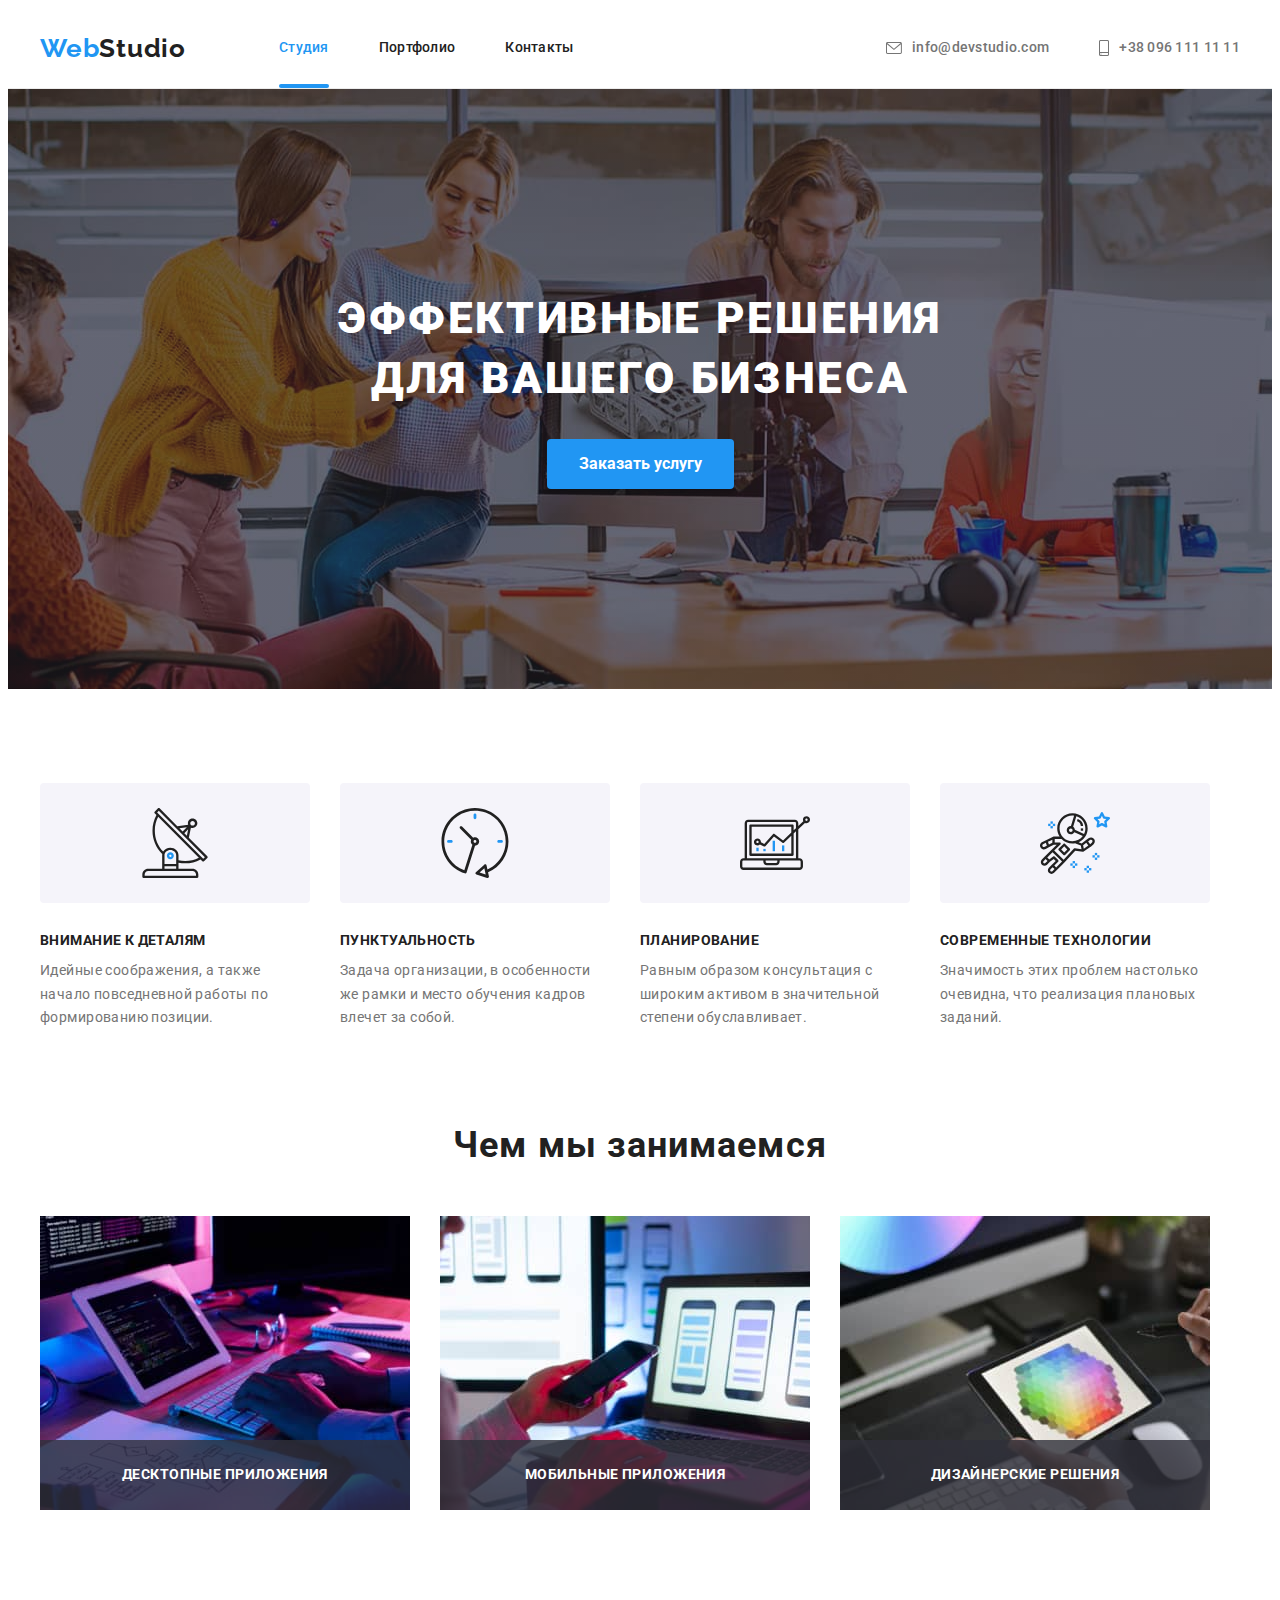
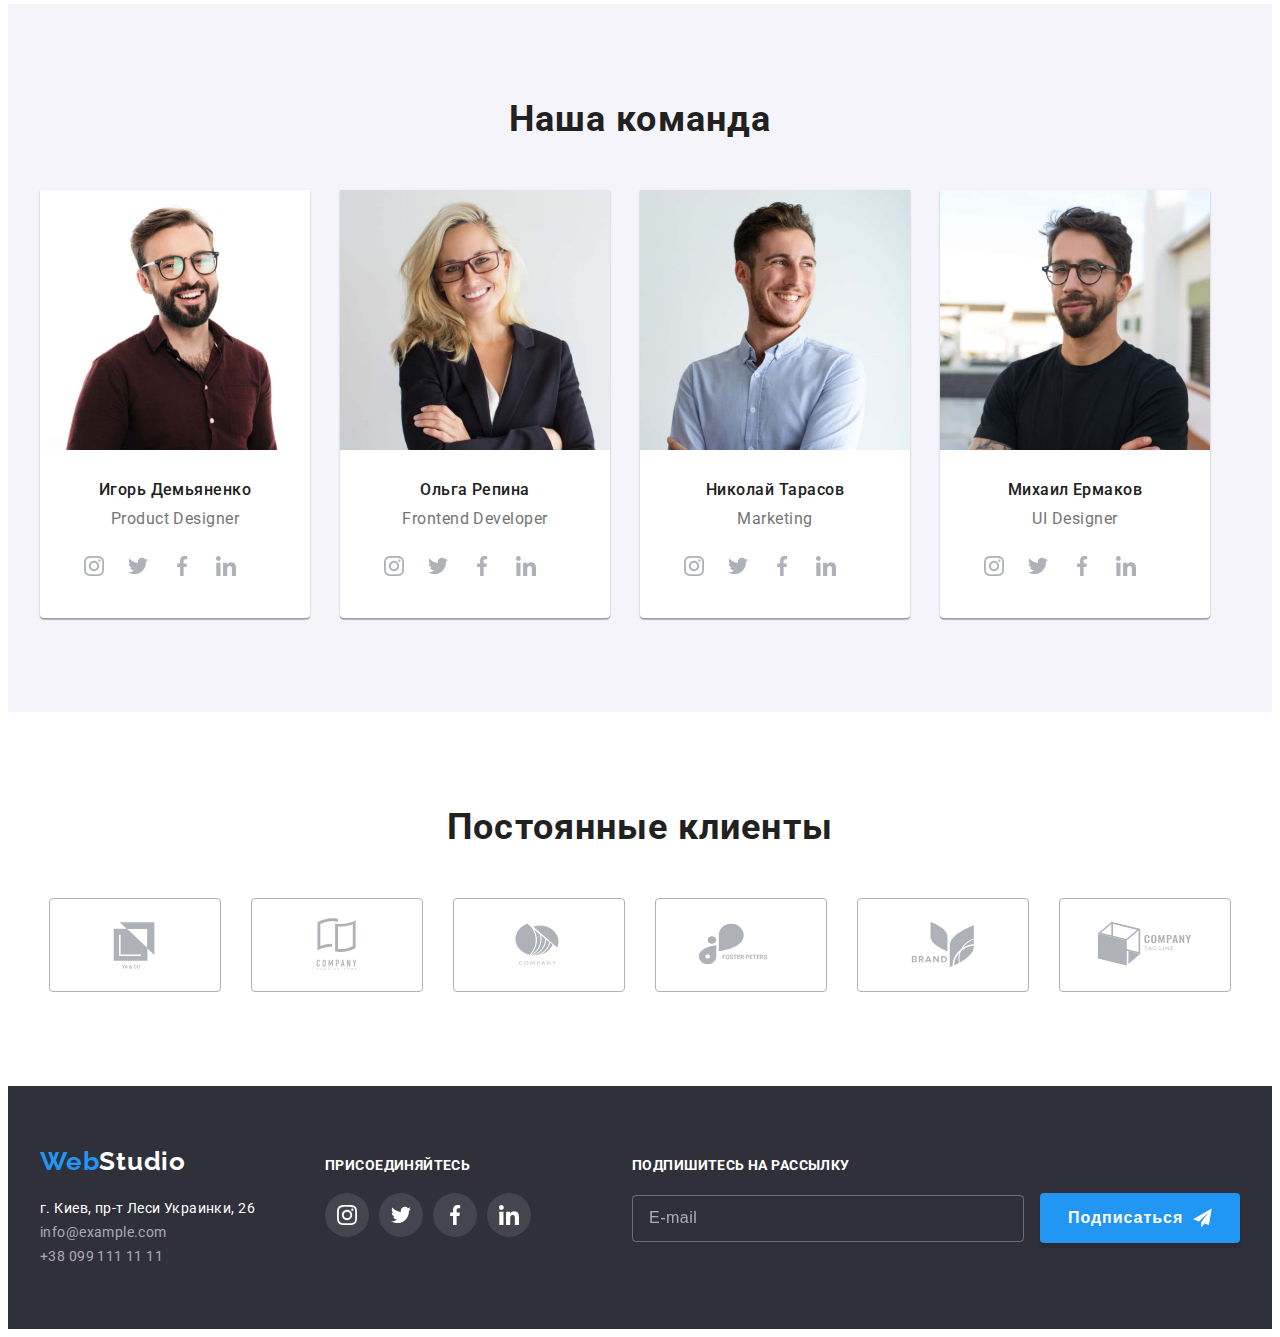
==== commit 59a55a8f: "part of the code is made by BEM" ====
--- a/index.html
+++ b/index.html
@@ -22,20 +22,20 @@
 <body>
   <header class="header">
     <div class="container">
-      <a class="logo link" href="./index.html">
-        <span lang="en" class="header-logo"><span
-            class="header-logo-studio">Web</span>Studio</span>
+      <a class="header-logo logo link" href="./index.html">
+        <span lang="en" class="logo__theme_dark logo__studio"><span
+            class="logo__web">Web</span>Studio</span>
       </a>
       <nav class="header-nav">
         <ul class="nav-list list">
-          <li class="item nav-item">
-            <a class="link header-link current" href="./index.html">Студия</a>
-          </li>
-          <li class="item nav-item">
-            <a class="link header-link" href="./portfolio.html">Портфолио</a>
-          </li>
-          <li class="item nav-item">
-            <a class="link header-link" href="">Контакты</a>
+          <li class="item nav-list__item">
+            <a class="link nav-list__link current" href="./index.html">Студия</a>
+          </li>
+          <li class="item nav-list__item">
+            <a class="link nav-list__link" href="./portfolio.html">Портфолио</a>
+          </li>
+          <li class="item nav-list__item">
+            <a class="link nav-list__link" href="">Контакты</a>
           </li>
         </ul>
       </nav>
@@ -62,58 +62,58 @@
   <main>
     <section class="hero section">
       <div class="container">
-        <h1 class="hero-title">Эффективные решения для вашего бизнеса</h1>
-        <button type="button" class="hero-btn" data-modal-open>Заказать услугу</button>
+        <h1 class="hero__title">Эффективные решения для вашего бизнеса</h1>
+        <button type="button" class="hero__btn modal-btn" data-modal-open>Заказать услугу</button>
       </div>
     </section>
     <section class="peculiarities section no-padding">
       <div class="container">
         <h2 class="visually-hidden">Особенности</h2>
-        <ul class="list peculiarities-list">
-          <li class="peculiarities-item">
-              <div class="peculiarities-svg">
-                <svg class="peculiarities-icon" width="70" height="70">
+        <ul class="list peculiarities__list">
+          <li class="peculiarities__item">
+              <div class="peculiarities__svg">
+                <svg class="peculiarities__icon" width="70" height="70">
                   <use href="./images/sprite.svg#icon-antenna"></use>
                 </svg>
               </div>
-            <h3 class="peculiarities-title">Внимание к деталям</h3>
-            <p class="peculiarities-text">
+            <h3 class="peculiarities__title">Внимание к деталям</h3>
+            <p class="peculiarities__text">
               Идейные соображения, а также начало повседневной работы по
               формированию позиции.
             </p>
           </li>
-          <li class="peculiarities-item">
-              <div class="peculiarities-svg">
-                <svg class="peculiarities-icon" width="70" height="70">
+          <li class="peculiarities__item">
+              <div class="peculiarities__svg">
+                <svg class="peculiarities__icon" width="70" height="70">
                   <use href="./images/sprite.svg#icon-clock"></use>
                 </svg>
               </div>
-            <h3 class="peculiarities-title">Пунктуальность</h3>
-            <p class="peculiarities-text">
+            <h3 class="peculiarities__title">Пунктуальность</h3>
+            <p class="peculiarities__text">
               Задача организации, в особенности же рамки и место обучения кадров
               влечет за собой.
             </p>
           </li>
-          <li class="peculiarities-item">
-              <div class="peculiarities-svg">
-                <svg class="peculiarities-icon" width="70" height="70">
+          <li class="peculiarities__item">
+              <div class="peculiarities__svg">
+                <svg class="peculiarities__icon" width="70" height="70">
                   <use href="./images/sprite.svg#icon-diagram"></use>
                 </svg>
               </div>
-            <h3 class="peculiarities-title">Планирование</h3>
-            <p class="peculiarities-text">
+            <h3 class="peculiarities__title">Планирование</h3>
+            <p class="peculiarities__text">
               Равным образом консультация с широким активом в значительной степени
               обуславливает.
             </p>
           </li>
-          <li class="peculiarities-item">
-              <div class="peculiarities-svg">
-                <svg class="peculiarities-icon" width="70" height="70">
+          <li class="peculiarities__item">
+              <div class="peculiarities__svg">
+                <svg class="peculiarities__icon" width="70" height="70">
                   <use href="./images/sprite.svg#icon-astronaut"></use>
                 </svg>
               </div>
-            <h3 class="peculiarities-title">Современные технологии</h3>
-            <p class="peculiarities-text">
+            <h3 class="peculiarities__title">Современные технологии</h3>
+            <p class="peculiarities__text">
               Значимость этих проблем настолько очевидна, что реализация плановых
               заданий.
             </p>
@@ -123,29 +123,29 @@
     </section>
     <section class="work section">
       <div class="container">
-        <h2 class="work-title">Чем мы занимаемся</h2>
-        <ul class="list work-list">
-          <li class="work-item item">
-            <div class="work-wrapper">
+        <h2 class="work__title">Чем мы занимаемся</h2>
+        <ul class="list work__list">
+          <li class="work__item item">
+            <div class="work__wrapper">
               <img src="./images/img-2.jpg" alt="Набор кода" width="370" />
-              <h3 class="work-wrapper-overlay">
+              <h3 class="work__wrapper-overlay">
                 Десктопные приложения
               </h3>
             </div>
           </li>
-          <li class="work-item item">
-            <div class="work-wrapper">
+          <li class="work__item item">
+            <div class="work__wrapper">
             <img src="./images/img-1.jpg" alt="Девушка держит телефон"
               width="370" />
-              <h3 class="work-wrapper-overlay">
+              <h3 class="work__wrapper-overlay">
                 Мобильные приложения
               </h3>
             </div>
           </li>
-          <li class="work-item item">
-            <div class="work-wrapper">
+          <li class="work__item item">
+            <div class="work__wrapper">
               <img src="./images/img-3.jpg" alt="Палитра цветов" width="370" />
-              <h3 class="work-wrapper-overlay">
+              <h3 class="work__wrapper-overlay">
               Дизайнерские решения
               </h3>
             </div>
@@ -155,14 +155,14 @@
     </section>
     <section class="team section">
       <div class="container">
-        <h2 class="team-title">Наша команда</h2>
-        <ul class="list team-list">
-          <li class="team-item">
+        <h2 class="team__title">Наша команда</h2>
+        <ul class="list team__list">
+          <li class="team__item">
             <img src="./images/our-command/img-1.jpg" alt="Мужчина в очках"
               width="270" />
-            <div class="team-object">
-                  <h3 class="team-pretext">Игорь Демьяненко</h3>
-                  <p lang="en" class="team-text">Product Designer</p>
+            <div class="team__object">
+                  <h3 class="team__pretext">Игорь Демьяненко</h3>
+                  <p lang="en" class="team__text">Product Designer</p>
                   <ul class="social-list">
                     <li class="social-list-item">
                       <a href="" class="social-list-link" target="blank" rel="noopener noreferrer">
@@ -189,12 +189,12 @@
                   </ul>
             </div>
           </li>
-          <li class="team-item">
+          <li class="team__item">
             <img src="./images/our-command/img-2.jpg" alt="Женщина в костюме"
               width="270" />
-            <div class="team-object">
-                  <h3 class="team-pretext">Ольга Репина</h3>
-                  <p lang="en" class="team-text">Frontend Developer</p>
+            <div class="team__object">
+                  <h3 class="team__pretext">Ольга Репина</h3>
+                  <p lang="en" class="team__text">Frontend Developer</p>
                   <ul class="social-list">
                     <li class="social-list-item">
                       <a href="" class="social-list-link" target="blank" rel="noopener noreferrer">
@@ -221,12 +221,12 @@
                   </ul>
             </div>
           </li>
-          <li class="team-item">
+          <li class="team__item">
             <img src="./images/our-command/img-3.jpg" alt="Молодой парень"
               width="270" />
-            <div class="team-object">
-                  <h3 class="team-pretext">Николай Тарасов</h3>
-                  <p lang="en" class="team-text">Marketing</p>
+            <div class="team__object">
+                  <h3 class="team__pretext">Николай Тарасов</h3>
+                  <p lang="en" class="team__text">Marketing</p>
                   <ul class="social-list">
                     <li class="social-list-item">
                       <a href="" class="social-list-link" target="blank" rel="noopener noreferrer">
@@ -253,12 +253,12 @@
                   </ul>
             </div>
           </li>
-          <li class="team-item">         
+          <li class="team__item">         
             <img src="./images/our-command/img-4.jpg" alt="Парень ИТшник"
               width="270" />
-            <div class="team-object">
-                  <h3 class="team-pretext">Михаил Ермаков</h3>
-                  <p lang="en" class="team-text">UI Designer</p>
+            <div class="team__object">
+                  <h3 class="team__pretext">Михаил Ермаков</h3>
+                  <p lang="en" class="team__text">UI Designer</p>
                   <ul class="social-list list">
                     <li class="social-list-item">
                       <a href="" class="social-list-link" target="blank" rel="noopener noreferrer">
@@ -290,46 +290,46 @@
     </section>
     <section class="customers section">
       <div class="container">
-          <h2 class="customers-title">Постоянные клиенты</h2>
-          <ul class="customers-list">
-            <li class="item customers-item">
-              <a class="link customers-link" href="" target="blank" rel="noopener noreferrer">
-                <svg class="customers-icon" width="106" height="60">
+          <h2 class="customers__title">Постоянные клиенты</h2>
+          <ul class="customers__list">
+            <li class="item customers__item">
+              <a class="link customers__link" href="" target="blank" rel="noopener noreferrer">
+                <svg class="customers__icon" width="106" height="60">
                   <use href="./images/sprite.svg#icon-logo1"></use>
                 </svg>
               </a>
             </li>
-            <li class="item customers-item">
-              <a class="link customers-link" href="" target="blank" rel="noopener noreferrer">
-                <svg class="customers-icon" width="106" height="60">
+            <li class="item customers__item">
+              <a class="link customers__link" href="" target="blank" rel="noopener noreferrer">
+                <svg class="customers__icon" width="106" height="60">
                   <use href="./images/sprite.svg#icon-logo2"></use>
                 </svg>
               </a>
             </li>
-            <li class="item customers-item">
-              <a class="link customers-link" href="" target="blank" rel="noopener noreferrer">
-                <svg class="customers-icon" width="106" height="60">
+            <li class="item customers__item">
+              <a class="link customers__link" href="" target="blank" rel="noopener noreferrer">
+                <svg class="customers__icon" width="106" height="60">
                   <use href="./images/sprite.svg#icon-logo3"></use>
                 </svg>
               </a>
             </li>
-            <li class="item customers-item">
-              <a class="link customers-link" href="" target="blank" rel="noopener noreferrer">
-                <svg class="customers-icon" width="106" height="60">
+            <li class="item customers__item">
+              <a class="link customers__link" href="" target="blank" rel="noopener noreferrer">
+                <svg class="customers__icon" width="106" height="60">
                   <use href="./images/sprite.svg#icon-logo4"></use>
                 </svg>
               </a>
             </li>
-            <li class="item customers-item">
-              <a class="link customers-link" href="" target="blank" rel="noopener noreferrer">
-                <svg class="customers-icon" width="106" height="60">
+            <li class="item customers__item">
+              <a class="link customers__link" href="" target="blank" rel="noopener noreferrer">
+                <svg class="customers__icon" width="106" height="60">
                   <use href="./images/sprite.svg#icon-logo5"></use>
                 </svg>
               </a>
             </li>
-            <li class="item customers-item">
-              <a class="link customers-link" href="" target="blank" rel="noopener noreferrer">
-                <svg class="customers-icon" width="106" height="60">
+            <li class="item customers__item">
+              <a class="link customers__link" href="" target="blank" rel="noopener noreferrer">
+                <svg class="customers__icon" width="106" height="60">
                   <use href="./images/sprite.svg#icon-logo6"></use>
                 </svg>
               </a>
@@ -341,9 +341,9 @@
   <footer>
     <div class="container">
       <div class="footer-address">
-        <a class="link link-footer" href="./index.html">
-          <span lang="en" class="footer-logo"><span
-              class="footer-logo-studio">Web</span>Studio</span>
+        <a class="link link-footer logo" href="./index.html">
+          <span lang="en" class="logo__theme_light logo__studio"><span
+              class="logo__web">Web</span>Studio</span>
         </a>
         <address class="address">
           <ul class="address-list list">
@@ -477,7 +477,7 @@
               rel="noopener noreferrer">Условия договора</a></label>
         </div>
 
-        <button class="contact-form-submit" type="submit">Отправить</button>
+        <button class="contact-form-submit modal-btn" type="submit">Отправить</button>
       </form>
     </div>
   </div>
--- a/css/main.min.css
+++ b/css/main.min.css
@@ -1,3 +1,3 @@
-:root{--primart-font-family:'Roboto', sans-serif;--secondary-font-family: 'Raleway', sans-serif;--primary-text-color: #212121;--text-color: #757575;--accent-color: #2196f3;--white-text-color: #ffffff;--icon-color: #afb1b8;--acitv-accent-color: #188ce8;--timing-function: cubic-bezier(0.4, 0, 0.2, 1)}.visually-hidden{position:absolute;white-space:nowrap;width:1px;height:1px;overflow:hidden;border:0;padding:0;clip:rect(0 0 0 0);clip-path:inset(50%);margin:-1px}body{font-family:var(--primary-font-family);color:var(--primary-text-color)}p,h1,h2,h3,h4,h5,h6,p{margin:0}ul,ol{margin:0;padding-left:0;list-style-type:none}.list{list-style:none}.link{text-decoration:none}button{cursor:pointer}img{display:block}.section{padding-top:94px;padding-bottom:94px}.no-padding{padding-bottom:0}.container{width:1200px;margin:0 auto;padding-left:15px;padding-right:15px}.backdrop{position:fixed;top:0;left:0;width:100vw;height:100vh;background-color:rgba(0,0,0,0.2);transition:opacity 250ms linear,- visibility 250ms linear, transform 250ms linear}.backdrop.is-hidden{opacity:0;visibility:hidden;pointer-events:none;transform:scale(0.4)}.modal{position:absolute;top:50%;left:50%;transform:translate(-50%, -50%);width:528px;height:581px;padding:40px;background:var(--white-text-color);box-shadow:0px 1px 3px rgba(0,0,0,0.12),0px 1px 1px rgba(0,0,0,0.14),0px 2px 1px rgba(0,0,0,0.2);border-radius:4px}.modal-close-btn{position:absolute;width:30px;height:30px;top:8px;right:8px;display:flex;justify-content:center;align-items:center;padding:0;background:var(--white-text-color);border:1px solid rgba(0,0,0,0.1);border-radius:50%}.contact-form-title{font-weight:700;font-size:20px;line-height:1.15;letter-spacing:0.03em;margin-bottom:12px;text-align:center;color:var(--primary-text-color)}.contact-form-field{display:block;margin-bottom:4px;font-size:12px;line-height:1.167;letter-spacing:0.01em;color:var(--text-color)}.contact-form-input-wrapper{margin-bottom:10px;position:relative}.contact-form-input{width:100%;height:40px;padding-left:42px;border:1px solid rgba(33,33,33,0.2);border-radius:4px;transition:border-color 250ms var(--timing-function)}.contact-form-input:focus{outline:none;border:1px solid var(--accent-color)}.contact-form-input:hover{cursor:pointer}.contact-form-input:focus+.contact-form-input-icon{fill:var(--accent-color)}.contact-form-input-icon{display:block;position:absolute;top:50%;left:12px;transform:translateY(-50%);fill:var(--primary-text-color);transition:fill 250ms var(--timing-function)}.contact-form-message{width:100%;height:120px;padding:12px 16px;margin-bottom:20px;resize:none;border:1px solid rgba(33,33,33,0.2);border-radius:4px;transition:border-color 250ms var(--timing-function)}.contact-form-message:focus{outline:none;border-color:var(--accent-color)}.contact-form-message:hover{cursor:pointer}.contact-form-message::placeholder{font-size:12px;line-height:1.167;letter-spacing:0.01em;color:rgba(117,117,117,0.5)}.contact-form-checkbox-wrapper{text-align:center;margin-bottom:30px}.contact-form-checkbox-label{display:flex;align-items:center;justify-content:center;font-size:14px;line-height:1.71;letter-spacing:0.03em;color:var(--text-color)}.contact-form-checkbox-label::before{display:inline-block;content:'';width:16px;height:15px;margin-right:8.38PX;border:1.7px solid var(--primary-text-color);cursor:pointer;border-radius:2px}.contact-form-checkbox:checked+.contact-form-checkbox-label::before{background-image:url(../images/modal/icon-check.png);background-size:contain;background-origin:border-box;border-color:transparent}.checkbox-agreement{color:var(--accent-color);transition:color 250ms var(--timing-function)}.checkbox-agreement:hover,.checkbox-agreement:focus{color:var(--acitv-accent-color)}.contact-form-submit{display:flex;align-items:center;justify-content:center;text-align:center;letter-spacing:0.06em;margin-left:auto;margin-right:auto;padding:10px 55px;font-weight:700;font-size:16px;line-height:1.88;font-family:inherit;border:none;color:var(--white-text-color);background:var(--accent-color);box-shadow:0px 4px 4px rgba(0,0,0,0.15);border-radius:4px;transition:background 250ms var(--timing-function)}.contact-form-submit:hover,.contact-form-submit:focus{background:var(--acitv-accent-color)}.header{border-bottom:1px solid #ececec}.header .container{display:flex;align-items:center}.logo{margin-right:93px}.nav-list{display:flex}.nav-list>.item:not(:last-child){margin-right:50px}.header-logo{font-family:var(--secondary-font-family);font-weight:700;font-size:26px;line-height:1.19;letter-spacing:0.03em;color:var(--primary-text-color)}.header-logo-studio{color:var(--accent-color)}.header-link{display:block;padding-top:32px;padding-bottom:32px;position:relative;color:var(--primary-text-color);transition:color 250ms var(--timing-function);font-weight:500;font-size:14px;line-height:1.14;letter-spacing:0.02em}.nav-item>.current{color:var(--accent-color)}.current::after{content:"";position:absolute;left:0;bottom:0;display:block;width:100%;height:4px;border-radius:2px;background-color:var(--accent-color)}.header-link:hover,.header-link:focus,.header-mail:hover,.header-mail:focus,.header-tel:hover,.header-tel:focus{color:var(--accent-color)}.header-contacts{display:flex;margin-left:auto;text-decoration:none}.header-contacts>.item:not(:last-child){margin-right:50px}.header-mail,.header-tel{display:flex;padding-top:32px;padding-bottom:32px;align-items:center;text-align:center;font-weight:500;font-size:14px;line-height:1.14;letter-spacing:0.02em;color:var(--text-color);transition:color 250ms var(--timing-function)}.contacts-item:not(:last-child){margin-right:30px}.header-icon{display:flex;margin-right:10px;align-items:center;fill:currentColor}.header-icon:hover,.header-icon:focus{color:var(--accent-color)}.hero{max-width:1600px;margin:0 auto;padding:200px 0;text-align:center;background-image:linear-gradient(rgba(47,48,58,0.4), rgba(47,48,58,0.4)),url(../images/hero.jpg);background-repeat:no-repeat;background-position:center;background-size:1600px 600px;background-color:#C4C4C4}.hero-title{margin-bottom:30px;margin-left:auto;margin-right:auto;max-width:696px;font-weight:900;font-size:44px;line-height:1.36;text-align:center;letter-spacing:0.06em;text-transform:uppercase;color:var(--white-text-color)}.hero-btn{background:var(--accent-color);box-shadow:0px 4px 4px rgba(0,0,0,0.15);border-radius:4px;padding:10px 32px;font-weight:700;font-size:16px;line-height:1.875;color:var(--white-text-color);cursor:pointer;font-family:inherit;border:none;transition:background 250ms var(--timing-function)}.hero-btn:hover,.hero-btn:focus{background:var(--acitv-accent-color)}.peculiarities{padding-top:94px}.peculiarities-title{margin-top:30px;margin-bottom:10px;font-weight:700;font-size:14px;line-height:1.14;letter-spacing:0.03em;text-transform:uppercase;color:var(--primary-text-color)}.peculiarities-list{display:flex;flex-wrap:wrap}.peculiarities-item{width:270px}.peculiarities-item:not(:last-child){margin-right:30px}.peculiarities-svg{display:flex;max-width:270px;height:120px;align-items:center;justify-content:center;background:#F5F4FA;border-radius:4px}.peculiarities-text{font-size:14px;line-height:1.71;letter-spacing:0.03em;color:var(--text-color)}.work-title{margin-bottom:50px;font-size:36px;line-height:1.1666;text-align:center;letter-spacing:0.03em;color:var(--primary-text-color)}.work-list{display:flex;flex-wrap:wrap}.work-item:not(:nth-child(3n)){margin-right:30px}.work-wrapper{position:relative}.work-wrapper img{z-index:-1}.work-wrapper-overlay{position:absolute;bottom:0;left:0;padding-top:27px;padding-bottom:27px;width:370px;font-size:14px;line-height:1.14;text-align:center;letter-spacing:0.03em;text-transform:uppercase;color:var(--white-text-color);background:rgba(47,48,58,0.8)}.team{background:#f5f4fa}.team-title{margin-bottom:50px;font-weight:700;font-size:36px;line-height:1.1666;text-align:center;letter-spacing:0.03em;color:var(--primary-text-color)}.team-list{display:flex;flex-wrap:wrap}.team-item{max-width:270px;background:var(--white-text-color);box-shadow:0px 1px 3px rgba(0,0,0,0.12),0px 1px 1px rgba(0,0,0,0.14),0px 2px 1px rgba(0,0,0,0.2);border-radius:0px 0px 4px 4px}.team-item:not(:nth-child(4n)){margin-right:30px}.team-object{padding-top:30px;padding-bottom:30px;text-align:center}.team-pretext{margin-bottom:10px;font-weight:500;font-size:16px;line-height:1.1875;letter-spacing:0.03em;color:var(--primary-text-color)}.team-text{margin-bottom:16px;font-size:16px;line-height:1.1875;letter-spacing:0.03em;color:var(--text-color)}.social-list-item{display:flex;padding-left:32px;padding-right:32px}.social-list-link:not(:last-child){margin-right:10px}.social-list-link{display:flex;align-items:center;justify-content:center;width:44px;height:44px;border-radius:50%;background-color:var(--white-text-color);transition:background-color 250ms var(--timing-function)}.social-list-icon{fill:var(--icon-color);transition:fill 250ms var(--timing-function)}.social-list-link:hover,.social-list-link:focus{background-color:var(--accent-color)}.social-list-link:hover .social-list-icon,.social-list-link:focus .social-list-icon{fill:var(--white-text-color)}.customers-title{margin-bottom:50px;font-weight:700;font-size:36px;line-height:1.1666;text-align:center;letter-spacing:0.03em;color:var(--primary-text-color)}.customers-list{display:flex;justify-content:center;align-items:center}.customers-item:not(:last-child){margin-right:30px}.customers-link{display:flex;justify-content:center;align-items:center;width:170px;height:92px;border:1px solid var(--icon-color);border-radius:4px;background-color:var(--white-text-color);transition:border 250ms var(--timing-function)}.customers-icon{fill:var(--icon-color);transition:fill 250ms var(--timing-function)}.customers-link:hover,.customers-link:focus{border:1px solid var(--accent-color)}.customers-link:hover .customers-icon,.customers-link:focus .customers-icon{fill:var(--accent-color)}footer{padding-top:60px;padding-bottom:60px;background-color:#2f303a}footer .container{display:flex;align-items:baseline}.footer-logo{display:block;margin-bottom:20px;font-family:var(--secondary-font-family);font-weight:700;font-size:26px;line-height:1.19;letter-spacing:0.03em;color:var(--white-text-color)}.footer-logo-studio{color:var(--accent-color)}.footer-map{margin-bottom:9px;font-style:normal;font-size:14px;line-height:1.71;letter-spacing:0.03em;color:var(--white-text-color);transition:color 250ms var(--timing-function)}.footer-mail{margin-bottom:9px}.footer-mail,.footer-tel{font-style:normal;font-size:14px;line-height:1.71;letter-spacing:0.03em;color:rgba(255,255,255,0.6);transition:color 250ms var(--timing-function)}.footer-map:hover,.footer-map:focus,.footer-mail:hover,.footer-mail:focus,.footer-tel:hover,.footer-tel:focus{color:var(--accent-color)}.footer-address{margin-right:70px}.footer-social-list{display:flex}.footer-social-item:not(:last-child){margin-right:10px}.footer-social-link{display:flex;align-items:center;justify-content:center;width:44px;height:44px;border-radius:50%;background:rgba(255,255,255,0.1);transition:background-color 250ms var(--timing-function)}.footer-social-icon{fill:var(--white-text-color);transition:fill 250ms var(--timing-function)}.footer-social-link:hover,.footer-social-link:focus{background-color:var(--accent-color)}.footer-social-link:hover .footer-social-icon,.footer-social-link:focus .footer-social-icon{fill:var(--white-text-color)}.footer-social-text{font-weight:700;font-size:14px;line-height:1.143;letter-spacing:0.03em;text-transform:uppercase;margin-bottom:20px;color:var(--white-text-color)}.footer-subscribe{margin-left:auto}.footer-subscribe-text{display:block;margin-bottom:20px;font-weight:700;font-size:14px;line-height:1.143;letter-spacing:0.03em;text-transform:uppercase;color:var(--white-text-color)}.footer-subscribe-label{display:inline-block;margin-right:12px}.footer-subscribe-email{width:358px;padding:15px 16px;display:inline-flex;align-items:center;cursor:pointer;background-color:transparent;color:var(--white-text-color);border:1px solid rgba(255,255,255,0.3);filter:drop-shadow(0px 4px 4px rgba(0,0,0,0.15));border-radius:4px}.footer-subscribe-email:hover{border-color:var(--accent-color)}.footer-subscribe-email::placeholder{font-size:16px;line-height:1.25;letter-spacing:0.03em;background-color:transparent;color:rgba(255,255,255,0.6)}.footer-subscribe-btn{width:200px;font-weight:700;font-size:16px;line-height:1.88;display:inline-flex;align-items:center;padding:10px 28px;letter-spacing:0.06em;border:none;color:var(--white-text-color);background:var(--accent-color);box-shadow:0px 4px 4px rgba(0,0,0,0.15);border-radius:4px;transition:background 250ms var(--timing-function)}.footer-subscribe-btn:hover,.footer-subscribe-btn:focus{background:var(--acitv-accent-color)}.footer-subscribe-icon{margin-left:10px}.filters-btn{padding:6px 22px;font-weight:500;font-size:16px;line-height:1.625;text-align:center;letter-spacing:0.03em;color:var(--primary-text-color);background:#f5f4fa;border-radius:4px;font-family:inherit;border:none;transition:color 250ms var(--timing-function),background 250ms var(--timing-function)}.filters-btn:hover,.filters-btn:focus{background:var(--accent-color)}.filters-btn:hover,.filters-btn:focus{color:var(--white-text-color)}.filters-list{display:flex;justify-content:center;margin-bottom:50px}.filters-list>.filters-item:not(:last-child){margin-right:8px}.projects-list{display:flex;flex-wrap:wrap}.projects-list>.item{width:calc((100% - 60px) / 3);margin-right:30px;margin-bottom:30px;background:var(--white-text-color);border:1px solid #EEEEEE}.projects-link{display:block;transition:box-shadow 250ms var(--timing-function)}.projects-img-overlay{position:relative;overflow:hidden}.projects-text-overlay{position:absolute;top:0;left:0;width:100%;height:100%;padding:63px 24px;overflow:auto;font-size:18px;line-height:1.56;letter-spacing:0.03em;color:var(--white-text-color);background:rgba(33,150,243,0.9);transition:transform 250ms var(--timing-function);transform:translateY(100%)}.projects-link:hover .projects-text-overlay,.projects-link:focus .projects-text-overlay{transform:translateY(0)}.projects-link:hover,.projects-link:focus{box-shadow:0px 1px 1px rgba(0,0,0,0.12),0px 4px 4px rgba(0,0,0,0.06),1px 4px 6px rgba(0,0,0,0.16)}.projects-list>.item:nth-child(3n){margin-right:0}.projects-list .item:nth-last-child(-n+3){margin-bottom:0}.object>h3{margin-bottom:4px}.projects-title{color:var(--primary-text-color);font-size:18px;font-weight:700;line-height:2;letter-spacing:0.06em}.projects-text{font-size:16px;line-height:1.875;letter-spacing:0.03em;color:var(--text-color)}.object{padding:20px 24px;border:1px solid #eeeeee;border-top:none}
+:root{--primary-font-family:'Roboto', sans-serif;--secondary-font-family: 'Raleway', sans-serif;--primary-text-color: #212121;--text-color: #757575;--accent-color: #2196f3;--white-text-color: #ffffff;--icon-color: #afb1b8;--acitv-accent-color: #188ce8;--timing-function: cubic-bezier(0.4, 0, 0.2, 1)}.visually-hidden{position:absolute;white-space:nowrap;width:1px;height:1px;overflow:hidden;border:0;padding:0;clip:rect(0 0 0 0);clip-path:inset(50%);margin:-1px}body{font-family:var(--primary-font-family);color:var(--primary-text-color)}p,h1,h2,h3,h4,h5,h6,p{margin:0}ul,ol{margin:0;padding-left:0;list-style-type:none}.list{list-style:none}.link{text-decoration:none}button{cursor:pointer}img{display:block}.section{padding-top:94px;padding-bottom:94px}.no-padding{padding-bottom:0}.container{width:1200px;margin:0 auto;padding-left:15px;padding-right:15px}.logo__studio{font-family:var(--secondary-font-family);font-weight:700;font-size:26px;line-height:1.19;letter-spacing:0.03em}.logo__web{color:var(--accent-color)}.logo__theme_dark{color:var(--primary-text-color)}.logo__theme_light{color:var(--white-text-color)}.modal-btn{font-weight:700;font-size:16px;font-family:inherit;border:none;transition:background 250ms var(--timing-function);color:var(--white-text-color);background:var(--accent-color);box-shadow:0px 4px 4px rgba(0,0,0,0.15);border-radius:4px}.modal-btn:hover,.modal-btn:focus{background:var(--acitv-accent-color)}.social-list-item{display:flex;padding-left:32px;padding-right:32px}.social-list-item:not(:last-child){margin-right:10px}.social-list-link{display:flex;align-items:center;justify-content:center;width:44px;height:44px;border-radius:50%;background-color:var(--white-text-color);transition:background-color 250ms var(--timing-function)}.social-list-link:hover,.social-list-link:focus{background-color:var(--accent-color)}.social-list-icon{fill:var(--icon-color);transition:fill 250ms var(--timing-function)}.social-list-link:hover .social-list-icon,.social-list-link:focus .social-list-icon{fill:var(--white-text-color)}.footer-social-list{display:flex}.footer-social-item:not(:last-child){margin-right:10px}.footer-social-link{display:flex;align-items:center;justify-content:center;width:44px;height:44px;border-radius:50%;background:rgba(255,255,255,0.1);transition:background-color 250ms var(--timing-function)}.footer-social-link:hover,.footer-social-link:focus{background-color:var(--accent-color)}.footer-social-icon{fill:var(--white-text-color);transition:fill 250ms var(--timing-function)}.footer-social-link:hover .footer-social-icon,.footer-social-link:focus .footer-social-icon{fill:var(--white-text-color)}.backdrop{position:fixed;top:0;left:0;width:100vw;height:100vh;background-color:rgba(0,0,0,0.2);transition:opacity 250ms linear,+ visibility 250ms linear, transform 250ms linear}.backdrop.is-hidden{opacity:0;visibility:hidden;pointer-events:none;transform:scale(0.4)}.modal{position:absolute;top:50%;left:50%;transform:translate(-50%, -50%);width:528px;height:581px;padding:40px;background:var(--white-text-color);box-shadow:0px 1px 3px rgba(0,0,0,0.12),0px 1px 1px rgba(0,0,0,0.14),0px 2px 1px rgba(0,0,0,0.2);border-radius:4px}.modal-close-btn{position:absolute;width:30px;height:30px;top:8px;right:8px;display:flex;justify-content:center;align-items:center;padding:0;background:var(--white-text-color);border:1px solid rgba(0,0,0,0.1);border-radius:50%}.contact-form-title{font-weight:700;font-size:20px;line-height:1.15;letter-spacing:0.03em;margin-bottom:12px;text-align:center;color:var(--primary-text-color)}.contact-form-field{display:block;margin-bottom:4px;font-size:12px;line-height:1.167;letter-spacing:0.01em;color:var(--text-color)}.contact-form-input-wrapper{margin-bottom:10px;position:relative}.contact-form-input{width:100%;height:40px;padding-left:42px;border:1px solid rgba(33,33,33,0.2);border-radius:4px;transition:border-color 250ms var(--timing-function)}.contact-form-input:focus{outline:none;border:1px solid var(--accent-color)}.contact-form-input:hover{cursor:pointer}.contact-form-input-icon{display:block;position:absolute;top:50%;left:12px;transform:translateY(-50%);fill:var(--primary-text-color);transition:fill 250ms var(--timing-function)}.contact-form-input:focus+.contact-form-input-icon{fill:var(--accent-color)}.contact-form-message{width:100%;height:120px;padding:12px 16px;margin-bottom:20px;resize:none;border:1px solid rgba(33,33,33,0.2);border-radius:4px;transition:border-color 250ms var(--timing-function)}.contact-form-message:focus{outline:none;border-color:var(--accent-color)}.contact-form-message:hover{cursor:pointer}.contact-form-message::placeholder{font-size:12px;line-height:1.167;letter-spacing:0.01em;color:rgba(117,117,117,0.5)}.contact-form-checkbox-wrapper{text-align:center;margin-bottom:30px}.contact-form-checkbox-label{display:flex;align-items:center;justify-content:center;font-size:14px;line-height:1.71;letter-spacing:0.03em;color:var(--text-color)}.contact-form-checkbox-label::before{display:inline-block;content:'';width:16px;height:15px;margin-right:8.38PX;border:1.7px solid var(--primary-text-color);cursor:pointer;border-radius:2px}.contact-form-checkbox:checked+.contact-form-checkbox-label::before{background-image:url(../images/modal/icon-check.png);background-size:contain;background-origin:border-box;border-color:transparent}.checkbox-agreement{color:var(--accent-color);transition:color 250ms var(--timing-function)}.checkbox-agreement:hover,.checkbox-agreement:focus{color:var(--acitv-accent-color)}.contact-form-submit{display:flex;align-items:center;justify-content:center;text-align:center;letter-spacing:0.06em;margin-left:auto;margin-right:auto;padding:10px 55px;line-height:1.88}.header{border-bottom:1px solid #ececec}.header .container{display:flex;align-items:center}.header-logo{margin-right:93px}.nav-list{display:flex}.nav-list>.item:not(:last-child){margin-right:50px}.nav-list__link{display:block;padding-top:32px;padding-bottom:32px;position:relative;color:var(--primary-text-color);transition:color 250ms var(--timing-function);font-weight:500;font-size:14px;line-height:1.14;letter-spacing:0.02em}.nav-list__link:hover,.nav-list__link:focus{color:var(--accent-color)}.nav-list__item>.current{color:var(--accent-color)}.current::after{content:"";position:absolute;left:0;bottom:0;display:block;width:100%;height:4px;border-radius:2px;background-color:var(--accent-color)}.header-contacts{display:flex;margin-left:auto;text-decoration:none}.header-contacts>.item:not(:last-child){margin-right:50px}.header-mail,.header-tel{display:flex;padding-top:32px;padding-bottom:32px;align-items:center;text-align:center;font-weight:500;font-size:14px;line-height:1.14;letter-spacing:0.02em;color:var(--text-color);transition:color 250ms var(--timing-function)}.header-mail:hover,.header-mail:focus,.header-tel:hover,.header-tel:focus{color:var(--accent-color)}.contacts-item:not(:last-child){margin-right:30px}.header-icon{display:flex;margin-right:10px;align-items:center;fill:currentColor}.header-icon:hover,.header-icon:focus{color:var(--accent-color)}.hero{max-width:1600px;margin:0 auto;padding:200px 0;text-align:center;background-image:linear-gradient(rgba(47,48,58,0.4), rgba(47,48,58,0.4)),url(../images/hero.jpg);background-repeat:no-repeat;background-position:center;background-size:1600px 600px;background-color:#C4C4C4}.hero__title{margin-bottom:30px;margin-left:auto;margin-right:auto;max-width:696px;font-weight:900;font-size:44px;line-height:1.36;text-align:center;letter-spacing:0.06em;text-transform:uppercase;color:var(--white-text-color)}.hero__btn{padding:10px 32px;line-height:1.875}.peculiarities{padding-top:94px}.peculiarities__title{margin-top:30px;margin-bottom:10px;font-weight:700;font-size:14px;line-height:1.14;letter-spacing:0.03em;text-transform:uppercase;color:var(--primary-text-color)}.peculiarities__list{display:flex;flex-wrap:wrap}.peculiarities__item{width:270px}.peculiarities__item:not(:last-child){margin-right:30px}.peculiarities__svg{display:flex;max-width:270px;height:120px;align-items:center;justify-content:center;background:#F5F4FA;border-radius:4px}.peculiarities__text{font-size:14px;line-height:1.71;letter-spacing:0.03em;color:var(--text-color)}.work__title{margin-bottom:50px;font-size:36px;line-height:1.1666;text-align:center;letter-spacing:0.03em;color:var(--primary-text-color)}.work__list{display:flex;flex-wrap:wrap}.work__item:not(:nth-child(3n)){margin-right:30px}.work__wrapper{position:relative}.work__wrapper img{z-index:-1}.work__wrapper-overlay{position:absolute;bottom:0;left:0;padding-top:27px;padding-bottom:27px;width:370px;font-size:14px;line-height:1.14;text-align:center;letter-spacing:0.03em;text-transform:uppercase;color:var(--white-text-color);background:rgba(47,48,58,0.8)}.team{background:#f5f4fa}.team__title{margin-bottom:50px;font-weight:700;font-size:36px;line-height:1.1666;text-align:center;letter-spacing:0.03em;color:var(--primary-text-color)}.team__list{display:flex;flex-wrap:wrap}.team__item{max-width:270px;background:var(--white-text-color);box-shadow:0px 1px 3px rgba(0,0,0,0.12),0px 1px 1px rgba(0,0,0,0.14),0px 2px 1px rgba(0,0,0,0.2);border-radius:0px 0px 4px 4px}.team__item:not(:nth-child(4n)){margin-right:30px}.team__object{padding-top:30px;padding-bottom:30px;text-align:center}.team__pretext{margin-bottom:10px;font-weight:500;font-size:16px;line-height:1.1875;letter-spacing:0.03em;color:var(--primary-text-color)}.team__text{margin-bottom:16px;font-size:16px;line-height:1.1875;letter-spacing:0.03em;color:var(--text-color)}.customers__title{margin-bottom:50px;font-weight:700;font-size:36px;line-height:1.1666;text-align:center;letter-spacing:0.03em;color:var(--primary-text-color)}.customers__list{display:flex;justify-content:center;align-items:center}.customers__item:not(:last-child){margin-right:30px}.customers__link{display:flex;justify-content:center;align-items:center;width:170px;height:92px;border:1px solid var(--icon-color);border-radius:4px;background-color:var(--white-text-color);transition:border 250ms var(--timing-function)}.customers__link:hover,.customers__link:focus{border:1px solid var(--accent-color)}.customers__icon{fill:var(--icon-color);transition:fill 250ms var(--timing-function)}.customers__link:hover .customers__icon,.customers__link:focus .customers__icon{fill:var(--accent-color)}footer{padding-top:60px;padding-bottom:60px;background-color:#2f303a}footer .container{display:flex;align-items:baseline}.link-footer{display:block;margin-bottom:20px}.footer-map{margin-bottom:9px;font-style:normal;font-size:14px;line-height:1.71;letter-spacing:0.03em;color:var(--white-text-color);transition:color 250ms var(--timing-function)}.footer-map:hover,.footer-map:focus{color:var(--accent-color)}.footer-mail{margin-bottom:9px}.footer-mail,.footer-tel{font-style:normal;font-size:14px;line-height:1.71;letter-spacing:0.03em;color:rgba(255,255,255,0.6);transition:color 250ms var(--timing-function)}.footer-mail:hover,.footer-mail:focus,.footer-tel:hover,.footer-tel:focus{color:var(--accent-color)}.footer-address{margin-right:70px}.footer-social-text{font-weight:700;font-size:14px;line-height:1.143;letter-spacing:0.03em;text-transform:uppercase;margin-bottom:20px;color:var(--white-text-color)}.footer-subscribe{margin-left:auto}.footer-subscribe-text{display:block;margin-bottom:20px;font-weight:700;font-size:14px;line-height:1.143;letter-spacing:0.03em;text-transform:uppercase;color:var(--white-text-color)}.footer-subscribe-label{display:inline-block;margin-right:12px}.footer-subscribe-email{width:358px;padding:15px 16px;display:inline-flex;align-items:center;cursor:pointer;background-color:transparent;color:var(--white-text-color);border:1px solid rgba(255,255,255,0.3);filter:drop-shadow(0px 4px 4px rgba(0,0,0,0.15));border-radius:4px}.footer-subscribe-email:hover{border-color:var(--accent-color)}.footer-subscribe-email::placeholder{font-size:16px;line-height:1.25;letter-spacing:0.03em;background-color:transparent;color:rgba(255,255,255,0.6)}.footer-subscribe-btn{width:200px;font-weight:700;font-size:16px;line-height:1.88;display:inline-flex;align-items:center;padding:10px 28px;letter-spacing:0.06em;border:none;color:var(--white-text-color);background:var(--accent-color);box-shadow:0px 4px 4px rgba(0,0,0,0.15);border-radius:4px}.footer-subscribe-btn:hover,.footer-subscribe-btn:focus{background:var(--acitv-accent-color)}.footer-subscribe-icon{margin-left:10px}.filters-btn{padding:6px 22px;font-weight:500;font-size:16px;line-height:1.625;text-align:center;letter-spacing:0.03em;color:var(--primary-text-color);background:#f5f4fa;border-radius:4px;font-family:inherit;border:none;transition:color 250ms var(--timing-function),background 250ms var(--timing-function)}.filters-btn:hover,.filters-btn:focus{background:var(--accent-color);color:var(--white-text-color)}.filters-list{display:flex;justify-content:center;margin-bottom:50px}.filters-list>.filters-item:not(:last-child){margin-right:8px}.projects-list{display:flex;flex-wrap:wrap}.projects-list>.item{width:calc((100% - 60px) / 3);margin-right:30px;margin-bottom:30px;background:var(--white-text-color);border:1px solid #EEEEEE}.projects-list>.item:nth-child(3n){margin-right:0}.projects-list .item:nth-last-child(-n+3){margin-bottom:0}.projects-link{display:block;transition:box-shadow 250ms var(--timing-function)}.projects-link:hover,.projects-link:focus{box-shadow:0px 1px 1px rgba(0,0,0,0.12),0px 4px 4px rgba(0,0,0,0.06),1px 4px 6px rgba(0,0,0,0.16)}.projects-img-overlay{position:relative;overflow:hidden}.projects-text-overlay{position:absolute;top:0;left:0;width:100%;height:100%;padding:63px 24px;overflow:auto;font-size:18px;line-height:1.56;letter-spacing:0.03em;color:var(--white-text-color);background:rgba(33,150,243,0.9);transition:transform 250ms var(--timing-function);transform:translateY(100%)}.projects-link:hover .projects-text-overlay,.projects-link:focus .projects-text-overlay{transform:translateY(0)}.projects-title{color:var(--primary-text-color);font-size:18px;font-weight:700;line-height:2;letter-spacing:0.06em}.projects-text{font-size:16px;line-height:1.875;letter-spacing:0.03em;color:var(--text-color)}.object{padding:20px 24px;border:1px solid #eeeeee;border-top:none}.object>h3{margin-bottom:4px}
 /*# sourceMappingURL=main.min.css.map */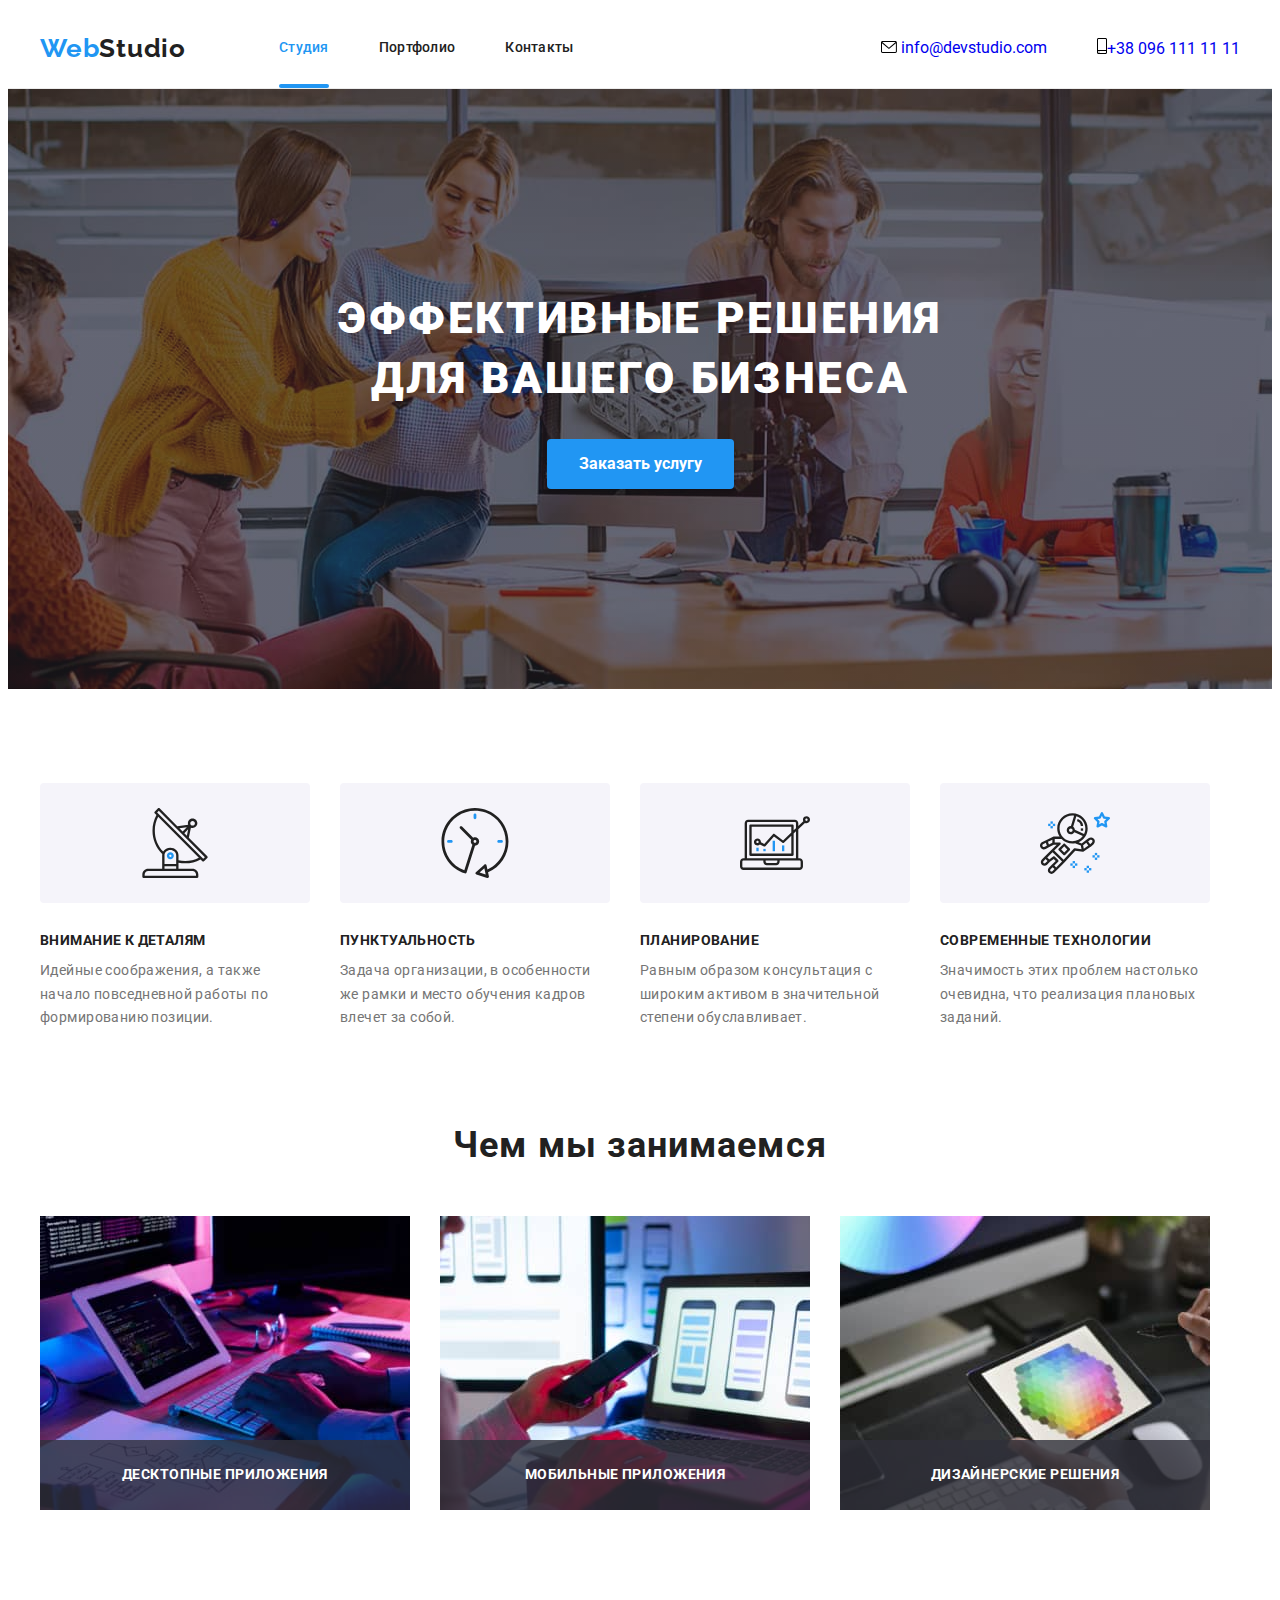
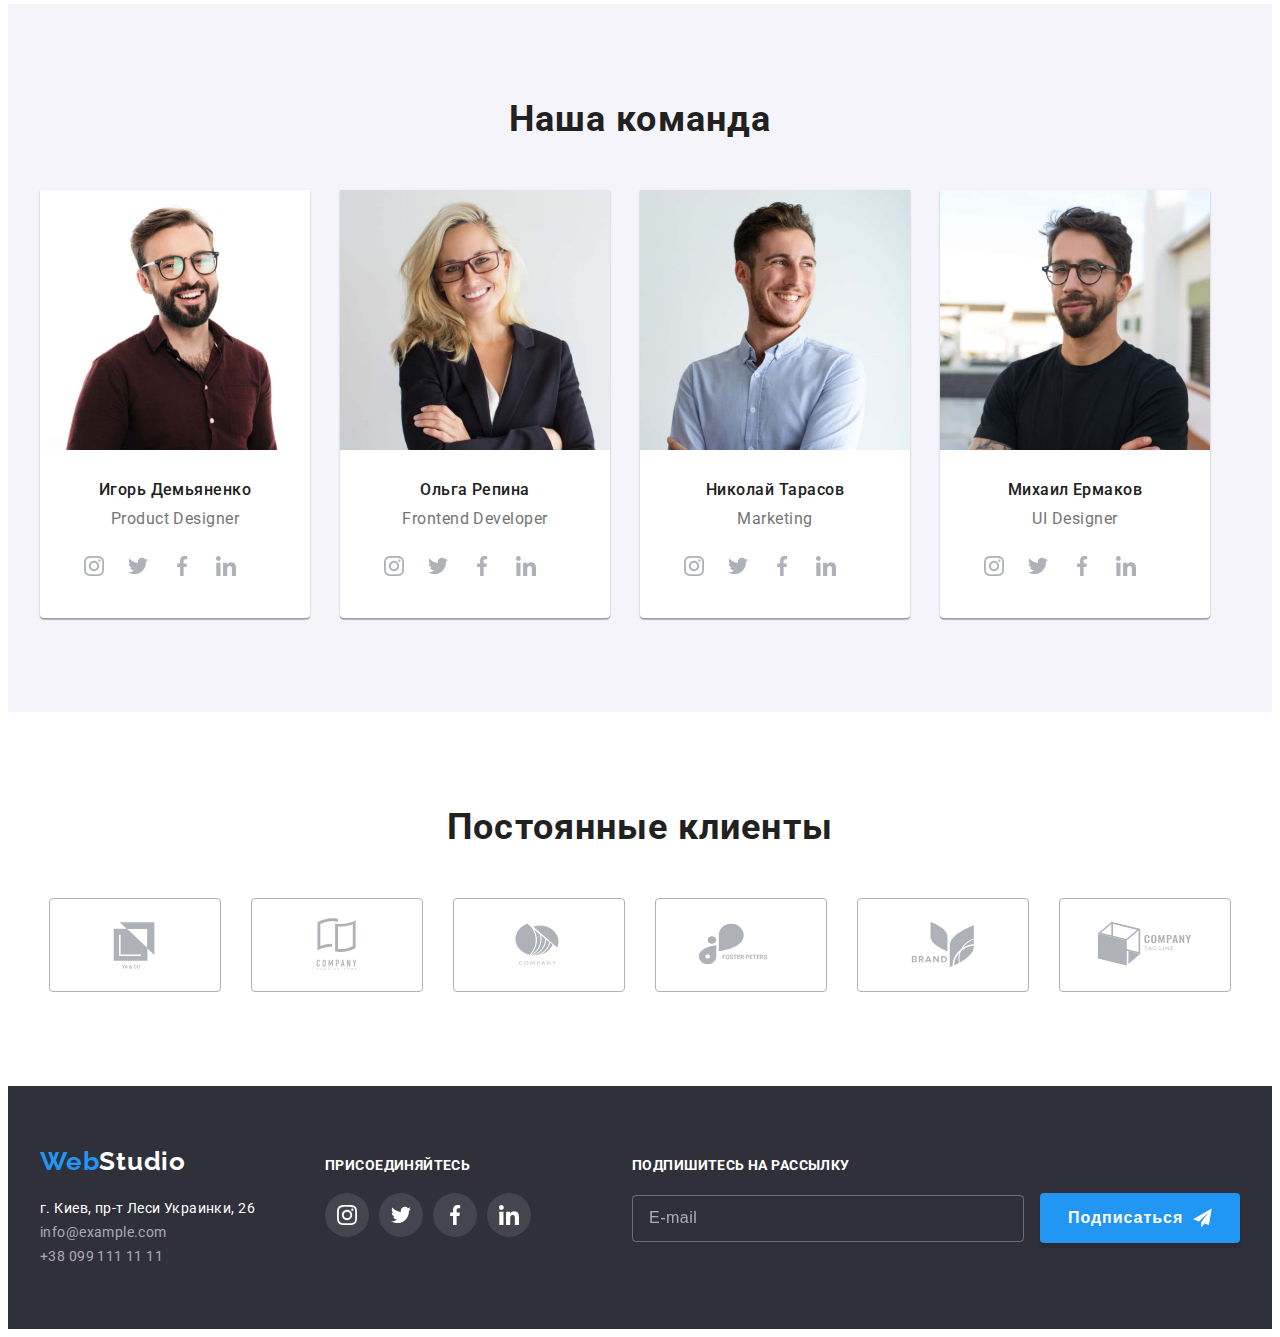
==== commit 91ac36fc: "correcr makes BEM in header-contacts" ====
--- a/index.html
+++ b/index.html
@@ -40,18 +40,18 @@
         </ul>
       </nav>
       <ul class="header-contacts list">
-        <li class="item contacts-item">
-          <a class="link header-mail"
+        <li class="item header-contacts__item">
+          <a class="link header-contacts__mail"
             href="mailto:info@devstudio.com">
-            <svg class="header-icon" width="16" height="12">
+            <svg class="header-contacts__icon" width="16" height="12">
               <use href="./images/sprite.svg#icon-envelope"></use>
             </svg>
             info@devstudio.com
           </a>
         </li>
-        <li class="item contacts-item">
-          <a class="link header-tel" href="tel:+380961111111">
-            <svg class="header-icon" width="10" height="16">
+        <li class="item header-contacts__item">
+          <a class="link header-contacts__tel" href="tel:+380961111111">
+            <svg class="header-contacts__icon" width="10" height="16">
               <use href="./images/sprite.svg#icon-smartphone"></use>
             </svg>+38 096 111 11 11
           </a>
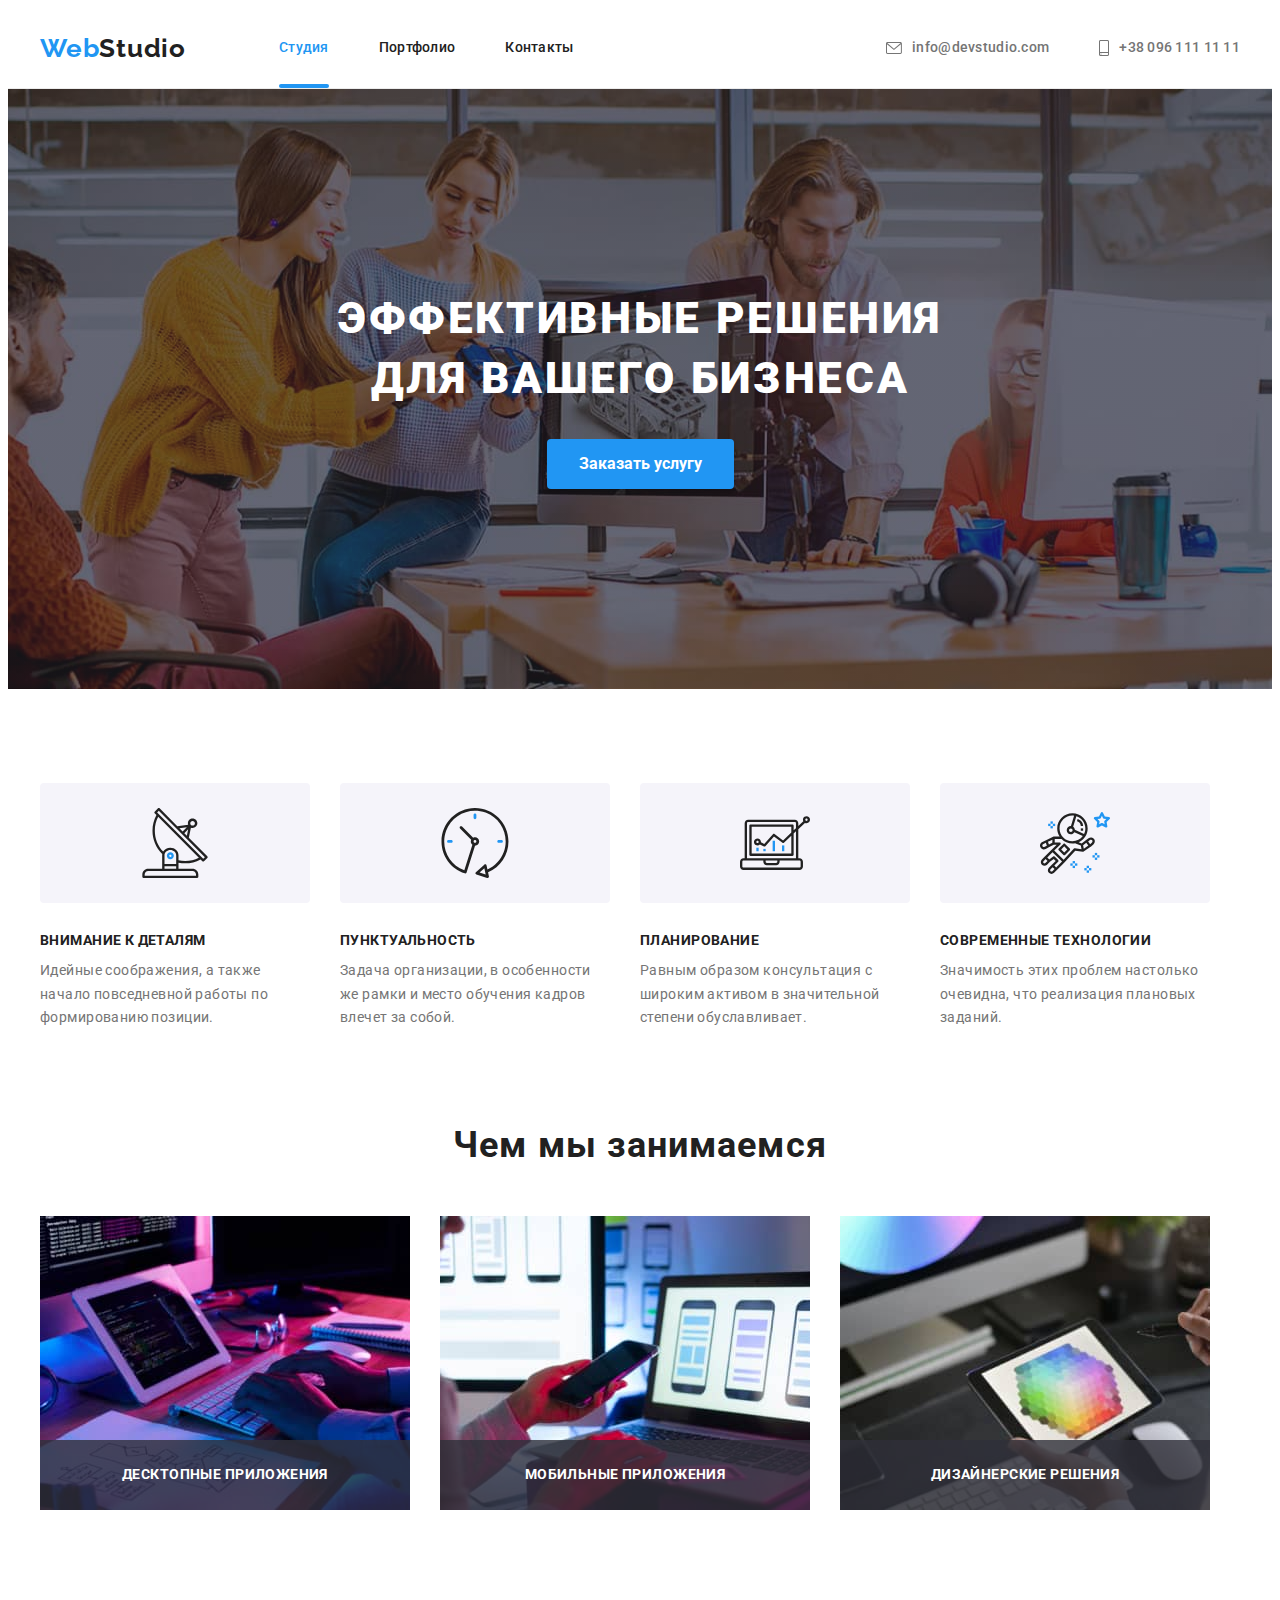
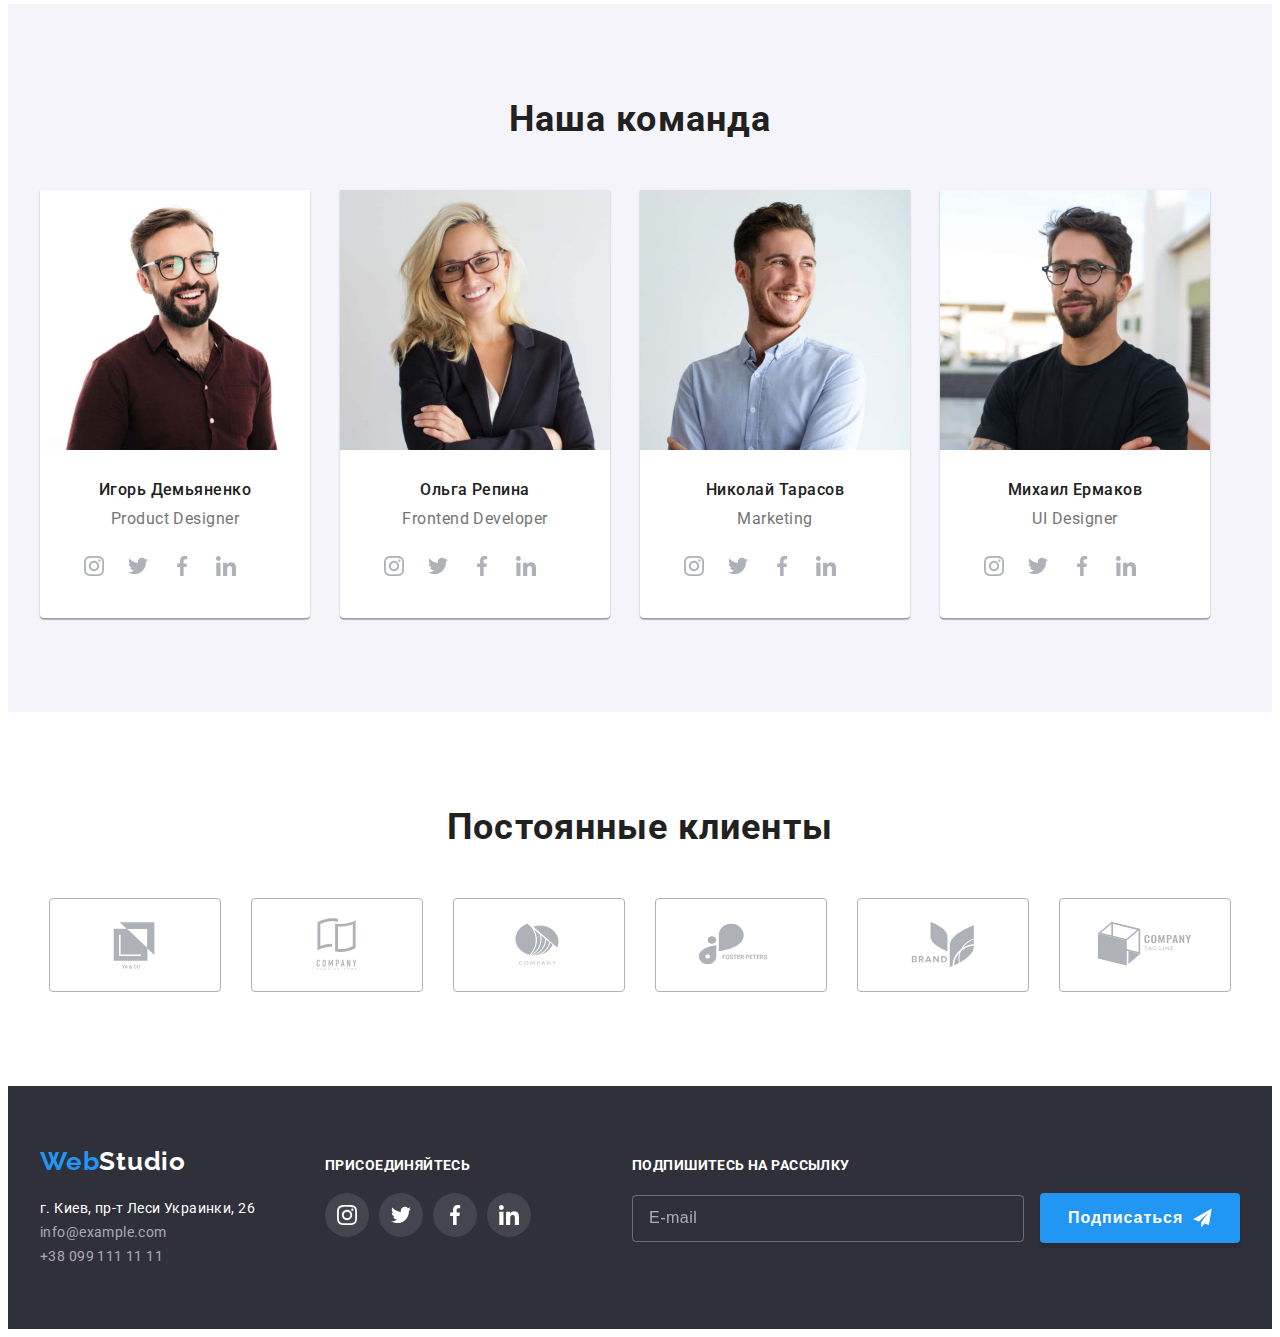
==== commit 296d0b3c: "correct BEM header-contacts" ====
--- a/index.html
+++ b/index.html
@@ -40,8 +40,8 @@
         </ul>
       </nav>
       <ul class="header-contacts list">
-        <li class="item header-contacts__item">
-          <a class="link header-contacts__mail"
+        <li class="header-contacts__item item">
+          <a class="header-contacts__mail link"
             href="mailto:info@devstudio.com">
             <svg class="header-contacts__icon" width="16" height="12">
               <use href="./images/sprite.svg#icon-envelope"></use>
@@ -49,8 +49,8 @@
             info@devstudio.com
           </a>
         </li>
-        <li class="item header-contacts__item">
-          <a class="link header-contacts__tel" href="tel:+380961111111">
+        <li class="header-contacts__item item">
+          <a class="header-contacts__tel link" href="tel:+380961111111">
             <svg class="header-contacts__icon" width="10" height="16">
               <use href="./images/sprite.svg#icon-smartphone"></use>
             </svg>+38 096 111 11 11
--- a/css/main.min.css
+++ b/css/main.min.css
@@ -1,3 +1,3 @@
 :root{--primary-font-family:'Roboto', sans-serif;--secondary-font-family: 'Raleway', sans-serif;--primary-text-color: #212121;--text-color: #757575;--accent-color: #2196f3;--white-text-color: #ffffff;--icon-color: #afb1b8;--acitv-accent-color: #188ce8;--timing-function: cubic-bezier(0.4, 0, 0.2, 1)}.visually-hidden{position:absolute;white-space:nowrap;width:1px;height:1px;overflow:hidden;border:0;padding:0;clip:rect(0 0 0 0);clip-path:inset(50%);margin:-1px}body{font-family:var(--primary-font-family);color:var(--primary-text-color)}p,h1,h2,h3,h4,h5,h6,p{margin:0}ul,ol{margin:0;padding-left:0;list-style-type:none}.list{list-style:none}.link{text-decoration:none}button{cursor:pointer}img{display:block}.section{padding-top:94px;padding-bottom:94px}.no-padding{padding-bottom:0}.container{width:1200px;margin:0 auto;padding-left:15px;padding-right:15px}.logo__studio{font-family:var(--secondary-font-family);font-weight:700;font-size:26px;line-height:1.19;letter-spacing:0.03em}.logo__web{color:var(--accent-color)}.logo__theme_dark{color:var(--primary-text-color)}.logo__theme_light{color:var(--white-text-color)}.modal-btn{font-weight:700;font-size:16px;font-family:inherit;border:none;transition:background 250ms var(--timing-function);color:var(--white-text-color);background:var(--accent-color);box-shadow:0px 4px 4px rgba(0,0,0,0.15);border-radius:4px}.modal-btn:hover,.modal-btn:focus{background:var(--acitv-accent-color)}.social-list-item{display:flex;padding-left:32px;padding-right:32px}.social-list-item:not(:last-child){margin-right:10px}.social-list-link{display:flex;align-items:center;justify-content:center;width:44px;height:44px;border-radius:50%;background-color:var(--white-text-color);transition:background-color 250ms var(--timing-function)}.social-list-link:hover,.social-list-link:focus{background-color:var(--accent-color)}.social-list-icon{fill:var(--icon-color);transition:fill 250ms var(--timing-function)}.social-list-link:hover .social-list-icon,.social-list-link:focus .social-list-icon{fill:var(--white-text-color)}.footer-social-list{display:flex}.footer-social-item:not(:last-child){margin-right:10px}.footer-social-link{display:flex;align-items:center;justify-content:center;width:44px;height:44px;border-radius:50%;background:rgba(255,255,255,0.1);transition:background-color 250ms var(--timing-function)}.footer-social-link:hover,.footer-social-link:focus{background-color:var(--accent-color)}.footer-social-icon{fill:var(--white-text-color);transition:fill 250ms var(--timing-function)}.footer-social-link:hover .footer-social-icon,.footer-social-link:focus .footer-social-icon{fill:var(--white-text-color)}.backdrop{position:fixed;top:0;left:0;width:100vw;height:100vh;background-color:rgba(0,0,0,0.2);transition:opacity 250ms linear,- visibility 250ms linear, transform 250ms linear}.backdrop.is-hidden{opacity:0;visibility:hidden;pointer-events:none;transform:scale(0.4)}.modal{position:absolute;top:50%;left:50%;transform:translate(-50%, -50%);width:528px;height:581px;padding:40px;background:var(--white-text-color);box-shadow:0px 1px 3px rgba(0,0,0,0.12),0px 1px 1px rgba(0,0,0,0.14),0px 2px 1px rgba(0,0,0,0.2);border-radius:4px}.modal-close-btn{position:absolute;width:30px;height:30px;top:8px;right:8px;display:flex;justify-content:center;align-items:center;padding:0;background:var(--white-text-color);border:1px solid rgba(0,0,0,0.1);border-radius:50%}.contact-form-title{font-weight:700;font-size:20px;line-height:1.15;letter-spacing:0.03em;margin-bottom:12px;text-align:center;color:var(--primary-text-color)}.contact-form-field{display:block;margin-bottom:4px;font-size:12px;line-height:1.167;letter-spacing:0.01em;color:var(--text-color)}.contact-form-input-wrapper{margin-bottom:10px;position:relative}.contact-form-input{width:100%;height:40px;padding-left:42px;border:1px solid rgba(33,33,33,0.2);border-radius:4px;transition:border-color 250ms var(--timing-function)}.contact-form-input:focus{outline:none;border:1px solid var(--accent-color)}.contact-form-input:hover{cursor:pointer}.contact-form-input-icon{display:block;position:absolute;top:50%;left:12px;transform:translateY(-50%);fill:var(--primary-text-color);transition:fill 250ms var(--timing-function)}.contact-form-input:focus+.contact-form-input-icon{fill:var(--accent-color)}.contact-form-message{width:100%;height:120px;padding:12px 16px;margin-bottom:20px;resize:none;border:1px solid rgba(33,33,33,0.2);border-radius:4px;transition:border-color 250ms var(--timing-function)}.contact-form-message:focus{outline:none;border-color:var(--accent-color)}.contact-form-message:hover{cursor:pointer}.contact-form-message::placeholder{font-size:12px;line-height:1.167;letter-spacing:0.01em;color:rgba(117,117,117,0.5)}.contact-form-checkbox-wrapper{text-align:center;margin-bottom:30px}.contact-form-checkbox-label{display:flex;align-items:center;justify-content:center;font-size:14px;line-height:1.71;letter-spacing:0.03em;color:var(--text-color)}.contact-form-checkbox-label::before{display:inline-block;content:'';width:16px;height:15px;margin-right:8.38PX;border:1.7px solid var(--primary-text-color);cursor:pointer;border-radius:2px}.contact-form-checkbox:checked+.contact-form-checkbox-label::before{background-image:url(../images/modal/icon-check.png);background-size:contain;background-origin:border-box;border-color:transparent}.checkbox-agreement{color:var(--accent-color);transition:color 250ms var(--timing-function)}.checkbox-agreement:hover,.checkbox-agreement:focus{color:var(--acitv-accent-color)}.contact-form-submit{display:flex;align-items:center;justify-content:center;text-align:center;letter-spacing:0.06em;margin-left:auto;margin-right:auto;padding:10px 55px;line-height:1.88}.header{border-bottom:1px solid #ececec}.header .container{display:flex;align-items:center}.header-logo{margin-right:93px}.nav-list{display:flex}.nav-list>.item:not(:last-child){margin-right:50px}.nav-list__link{display:block;padding-top:32px;padding-bottom:32px;position:relative;color:var(--primary-text-color);transition:color 250ms var(--timing-function);font-weight:500;font-size:14px;line-height:1.14;letter-spacing:0.02em}.nav-list__link:hover,.nav-list__link:focus{color:var(--accent-color)}.nav-list__item>.current{color:var(--accent-color)}.current::after{content:"";position:absolute;left:0;bottom:0;display:block;width:100%;height:4px;border-radius:2px;background-color:var(--accent-color)}.header-contacts{display:flex;margin-left:auto;text-decoration:none}.header-contacts>.item:not(:last-child){margin-right:50px}.header-mail,.header-tel{display:flex;padding-top:32px;padding-bottom:32px;align-items:center;text-align:center;font-weight:500;font-size:14px;line-height:1.14;letter-spacing:0.02em;color:var(--text-color);transition:color 250ms var(--timing-function)}.header-mail:hover,.header-mail:focus,.header-tel:hover,.header-tel:focus{color:var(--accent-color)}.contacts-item:not(:last-child){margin-right:30px}.header-icon{display:flex;margin-right:10px;align-items:center;fill:currentColor}.header-icon:hover,.header-icon:focus{color:var(--accent-color)}.hero{max-width:1600px;margin:0 auto;padding:200px 0;text-align:center;background-image:linear-gradient(rgba(47,48,58,0.4), rgba(47,48,58,0.4)),url(../images/hero.jpg);background-repeat:no-repeat;background-position:center;background-size:1600px 600px;background-color:#C4C4C4}.hero__title{margin-bottom:30px;margin-left:auto;margin-right:auto;max-width:696px;font-weight:900;font-size:44px;line-height:1.36;text-align:center;letter-spacing:0.06em;text-transform:uppercase;color:var(--white-text-color)}.hero__btn{padding:10px 32px;line-height:1.875}.peculiarities{padding-top:94px}.peculiarities__title{margin-top:30px;margin-bottom:10px;font-weight:700;font-size:14px;line-height:1.14;letter-spacing:0.03em;text-transform:uppercase;color:var(--primary-text-color)}.peculiarities__list{display:flex;flex-wrap:wrap}.peculiarities__item{width:270px}.peculiarities__item:not(:last-child){margin-right:30px}.peculiarities__svg{display:flex;max-width:270px;height:120px;align-items:center;justify-content:center;background:#F5F4FA;border-radius:4px}.peculiarities__text{font-size:14px;line-height:1.71;letter-spacing:0.03em;color:var(--text-color)}.work__title{margin-bottom:50px;font-size:36px;line-height:1.1666;text-align:center;letter-spacing:0.03em;color:var(--primary-text-color)}.work__list{display:flex;flex-wrap:wrap}.work__item:not(:nth-child(3n)){margin-right:30px}.work__wrapper{position:relative}.work__wrapper img{z-index:-1}.work__wrapper-overlay{position:absolute;bottom:0;left:0;padding-top:27px;padding-bottom:27px;width:370px;font-size:14px;line-height:1.14;text-align:center;letter-spacing:0.03em;text-transform:uppercase;color:var(--white-text-color);background:rgba(47,48,58,0.8)}.team{background:#f5f4fa}.team__title{margin-bottom:50px;font-weight:700;font-size:36px;line-height:1.1666;text-align:center;letter-spacing:0.03em;color:var(--primary-text-color)}.team__list{display:flex;flex-wrap:wrap}.team__item{max-width:270px;background:var(--white-text-color);box-shadow:0px 1px 3px rgba(0,0,0,0.12),0px 1px 1px rgba(0,0,0,0.14),0px 2px 1px rgba(0,0,0,0.2);border-radius:0px 0px 4px 4px}.team__item:not(:nth-child(4n)){margin-right:30px}.team__object{padding-top:30px;padding-bottom:30px;text-align:center}.team__pretext{margin-bottom:10px;font-weight:500;font-size:16px;line-height:1.1875;letter-spacing:0.03em;color:var(--primary-text-color)}.team__text{margin-bottom:16px;font-size:16px;line-height:1.1875;letter-spacing:0.03em;color:var(--text-color)}.customers__title{margin-bottom:50px;font-weight:700;font-size:36px;line-height:1.1666;text-align:center;letter-spacing:0.03em;color:var(--primary-text-color)}.customers__list{display:flex;justify-content:center;align-items:center}.customers__item:not(:last-child){margin-right:30px}.customers__link{display:flex;justify-content:center;align-items:center;width:170px;height:92px;border:1px solid var(--icon-color);border-radius:4px;background-color:var(--white-text-color);transition:border 250ms var(--timing-function)}.customers__link:hover,.customers__link:focus{border:1px solid var(--accent-color)}.customers__icon{fill:var(--icon-color);transition:fill 250ms var(--timing-function)}.customers__link:hover .customers__icon,.customers__link:focus .customers__icon{fill:var(--accent-color)}footer{padding-top:60px;padding-bottom:60px;background-color:#2f303a}footer .container{display:flex;align-items:baseline}.link-footer{display:block;margin-bottom:20px}.footer-map{margin-bottom:9px;font-style:normal;font-size:14px;line-height:1.71;letter-spacing:0.03em;color:var(--white-text-color);transition:color 250ms var(--timing-function)}.footer-map:hover,.footer-map:focus{color:var(--accent-color)}.footer-mail{margin-bottom:9px}.footer-mail,.footer-tel{font-style:normal;font-size:14px;line-height:1.71;letter-spacing:0.03em;color:rgba(255,255,255,0.6);transition:color 250ms var(--timing-function)}.footer-mail:hover,.footer-mail:focus,.footer-tel:hover,.footer-tel:focus{color:var(--accent-color)}.footer-address{margin-right:70px}.footer-social-text{font-weight:700;font-size:14px;line-height:1.143;letter-spacing:0.03em;text-transform:uppercase;margin-bottom:20px;color:var(--white-text-color)}.footer-subscribe{margin-left:auto}.footer-subscribe-text{display:block;margin-bottom:20px;font-weight:700;font-size:14px;line-height:1.143;letter-spacing:0.03em;text-transform:uppercase;color:var(--white-text-color)}.footer-subscribe-label{display:inline-block;margin-right:12px}.footer-subscribe-email{width:358px;padding:15px 16px;display:inline-flex;align-items:center;cursor:pointer;background-color:transparent;color:var(--white-text-color);border:1px solid rgba(255,255,255,0.3);filter:drop-shadow(0px 4px 4px rgba(0,0,0,0.15));border-radius:4px}.footer-subscribe-email:hover{border-color:var(--accent-color)}.footer-subscribe-email::placeholder{font-size:16px;line-height:1.25;letter-spacing:0.03em;background-color:transparent;color:rgba(255,255,255,0.6)}.footer-subscribe-btn{width:200px;font-weight:700;font-size:16px;line-height:1.88;display:inline-flex;align-items:center;padding:10px 28px;letter-spacing:0.06em;border:none;color:var(--white-text-color);background:var(--accent-color);box-shadow:0px 4px 4px rgba(0,0,0,0.15);border-radius:4px}.footer-subscribe-btn:hover,.footer-subscribe-btn:focus{background:var(--acitv-accent-color)}.footer-subscribe-icon{margin-left:10px}.filters-btn{padding:6px 22px;font-weight:500;font-size:16px;line-height:1.625;text-align:center;letter-spacing:0.03em;color:var(--primary-text-color);background:#f5f4fa;border-radius:4px;font-family:inherit;border:none;transition:color 250ms var(--timing-function),background 250ms var(--timing-function)}.filters-btn:hover,.filters-btn:focus{background:var(--accent-color);color:var(--white-text-color)}.filters-list{display:flex;justify-content:center;margin-bottom:50px}.filters-list>.filters-item:not(:last-child){margin-right:8px}.projects-list{display:flex;flex-wrap:wrap}.projects-list>.item{width:calc((100% - 60px) / 3);margin-right:30px;margin-bottom:30px;background:var(--white-text-color);border:1px solid #EEEEEE}.projects-list>.item:nth-child(3n){margin-right:0}.projects-list .item:nth-last-child(-n+3){margin-bottom:0}.projects-link{display:block;transition:box-shadow 250ms var(--timing-function)}.projects-link:hover,.projects-link:focus{box-shadow:0px 1px 1px rgba(0,0,0,0.12),0px 4px 4px rgba(0,0,0,0.06),1px 4px 6px rgba(0,0,0,0.16)}.projects-img-overlay{position:relative;overflow:hidden}.projects-text-overlay{position:absolute;top:0;left:0;width:100%;height:100%;padding:63px 24px;overflow:auto;font-size:18px;line-height:1.56;letter-spacing:0.03em;color:var(--white-text-color);background:rgba(33,150,243,0.9);transition:transform 250ms var(--timing-function);transform:translateY(100%)}.projects-link:hover .projects-text-overlay,.projects-link:focus .projects-text-overlay{transform:translateY(0)}.projects-title{color:var(--primary-text-color);font-size:18px;font-weight:700;line-height:2;letter-spacing:0.06em}.projects-text{font-size:16px;line-height:1.875;letter-spacing:0.03em;color:var(--text-color)}.object{padding:20px 24px;border:1px solid #eeeeee;border-top:none}.object>h3{margin-bottom:4px}
+ visibility 250ms linear, transform 250ms linear}.backdrop.is-hidden{opacity:0;visibility:hidden;pointer-events:none;transform:scale(0.4)}.modal{position:absolute;top:50%;left:50%;transform:translate(-50%, -50%);width:528px;height:581px;padding:40px;background:var(--white-text-color);box-shadow:0px 1px 3px rgba(0,0,0,0.12),0px 1px 1px rgba(0,0,0,0.14),0px 2px 1px rgba(0,0,0,0.2);border-radius:4px}.modal-close-btn{position:absolute;width:30px;height:30px;top:8px;right:8px;display:flex;justify-content:center;align-items:center;padding:0;background:var(--white-text-color);border:1px solid rgba(0,0,0,0.1);border-radius:50%}.contact-form-title{font-weight:700;font-size:20px;line-height:1.15;letter-spacing:0.03em;margin-bottom:12px;text-align:center;color:var(--primary-text-color)}.contact-form-field{display:block;margin-bottom:4px;font-size:12px;line-height:1.167;letter-spacing:0.01em;color:var(--text-color)}.contact-form-input-wrapper{margin-bottom:10px;position:relative}.contact-form-input{width:100%;height:40px;padding-left:42px;border:1px solid rgba(33,33,33,0.2);border-radius:4px;transition:border-color 250ms var(--timing-function)}.contact-form-input:focus{outline:none;border:1px solid var(--accent-color)}.contact-form-input:hover{cursor:pointer}.contact-form-input-icon{display:block;position:absolute;top:50%;left:12px;transform:translateY(-50%);fill:var(--primary-text-color);transition:fill 250ms var(--timing-function)}.contact-form-input:focus+.contact-form-input-icon{fill:var(--accent-color)}.contact-form-message{width:100%;height:120px;padding:12px 16px;margin-bottom:20px;resize:none;border:1px solid rgba(33,33,33,0.2);border-radius:4px;transition:border-color 250ms var(--timing-function)}.contact-form-message:focus{outline:none;border-color:var(--accent-color)}.contact-form-message:hover{cursor:pointer}.contact-form-message::placeholder{font-size:12px;line-height:1.167;letter-spacing:0.01em;color:rgba(117,117,117,0.5)}.contact-form-checkbox-wrapper{text-align:center;margin-bottom:30px}.contact-form-checkbox-label{display:flex;align-items:center;justify-content:center;font-size:14px;line-height:1.71;letter-spacing:0.03em;color:var(--text-color)}.contact-form-checkbox-label::before{display:inline-block;content:'';width:16px;height:15px;margin-right:8.38PX;border:1.7px solid var(--primary-text-color);cursor:pointer;border-radius:2px}.contact-form-checkbox:checked+.contact-form-checkbox-label::before{background-image:url(../images/modal/icon-check.png);background-size:contain;background-origin:border-box;border-color:transparent}.checkbox-agreement{color:var(--accent-color);transition:color 250ms var(--timing-function)}.checkbox-agreement:hover,.checkbox-agreement:focus{color:var(--acitv-accent-color)}.contact-form-submit{display:flex;align-items:center;justify-content:center;text-align:center;letter-spacing:0.06em;margin-left:auto;margin-right:auto;padding:10px 55px;line-height:1.88}.header{border-bottom:1px solid #ececec}.header .container{display:flex;align-items:center}.header-logo{margin-right:93px}.nav-list{display:flex}.nav-list>.item:not(:last-child){margin-right:50px}.nav-list__link{display:block;padding-top:32px;padding-bottom:32px;position:relative;color:var(--primary-text-color);transition:color 250ms var(--timing-function);font-weight:500;font-size:14px;line-height:1.14;letter-spacing:0.02em}.nav-list__link:hover,.nav-list__link:focus{color:var(--accent-color)}.nav-list__item>.current{color:var(--accent-color)}.current::after{content:"";position:absolute;left:0;bottom:0;display:block;width:100%;height:4px;border-radius:2px;background-color:var(--accent-color)}.header-contacts{display:flex;margin-left:auto;text-decoration:none}.header-contacts>.item:not(:last-child){margin-right:50px}.header-contacts__mail,.header-contacts__tel{display:flex;padding-top:32px;padding-bottom:32px;align-items:center;text-align:center;font-weight:500;font-size:14px;line-height:1.14;letter-spacing:0.02em;color:var(--text-color);transition:color 250ms var(--timing-function)}.header-contacts__mail:hover,.header-contacts__mail:focus,.header-contacts__tel:hover,.header-contacts__tel:focus{color:var(--accent-color)}.header-contacts__item:not(:last-child){margin-right:30px}.header-contacts__icon{display:flex;margin-right:10px;align-items:center;fill:currentColor}.header-contacts__icon:hover,.header-contacts__icon:focus{color:var(--accent-color)}.hero{max-width:1600px;margin:0 auto;padding:200px 0;text-align:center;background-image:linear-gradient(rgba(47,48,58,0.4), rgba(47,48,58,0.4)),url(../images/hero.jpg);background-repeat:no-repeat;background-position:center;background-size:1600px 600px;background-color:#C4C4C4}.hero__title{margin-bottom:30px;margin-left:auto;margin-right:auto;max-width:696px;font-weight:900;font-size:44px;line-height:1.36;text-align:center;letter-spacing:0.06em;text-transform:uppercase;color:var(--white-text-color)}.hero__btn{padding:10px 32px;line-height:1.875}.peculiarities{padding-top:94px}.peculiarities__title{margin-top:30px;margin-bottom:10px;font-weight:700;font-size:14px;line-height:1.14;letter-spacing:0.03em;text-transform:uppercase;color:var(--primary-text-color)}.peculiarities__list{display:flex;flex-wrap:wrap}.peculiarities__item{width:270px}.peculiarities__item:not(:last-child){margin-right:30px}.peculiarities__svg{display:flex;max-width:270px;height:120px;align-items:center;justify-content:center;background:#F5F4FA;border-radius:4px}.peculiarities__text{font-size:14px;line-height:1.71;letter-spacing:0.03em;color:var(--text-color)}.work__title{margin-bottom:50px;font-size:36px;line-height:1.1666;text-align:center;letter-spacing:0.03em;color:var(--primary-text-color)}.work__list{display:flex;flex-wrap:wrap}.work__item:not(:nth-child(3n)){margin-right:30px}.work__wrapper{position:relative}.work__wrapper img{z-index:-1}.work__wrapper-overlay{position:absolute;bottom:0;left:0;padding-top:27px;padding-bottom:27px;width:370px;font-size:14px;line-height:1.14;text-align:center;letter-spacing:0.03em;text-transform:uppercase;color:var(--white-text-color);background:rgba(47,48,58,0.8)}.team{background:#f5f4fa}.team__title{margin-bottom:50px;font-weight:700;font-size:36px;line-height:1.1666;text-align:center;letter-spacing:0.03em;color:var(--primary-text-color)}.team__list{display:flex;flex-wrap:wrap}.team__item{max-width:270px;background:var(--white-text-color);box-shadow:0px 1px 3px rgba(0,0,0,0.12),0px 1px 1px rgba(0,0,0,0.14),0px 2px 1px rgba(0,0,0,0.2);border-radius:0px 0px 4px 4px}.team__item:not(:nth-child(4n)){margin-right:30px}.team__object{padding-top:30px;padding-bottom:30px;text-align:center}.team__pretext{margin-bottom:10px;font-weight:500;font-size:16px;line-height:1.1875;letter-spacing:0.03em;color:var(--primary-text-color)}.team__text{margin-bottom:16px;font-size:16px;line-height:1.1875;letter-spacing:0.03em;color:var(--text-color)}.customers__title{margin-bottom:50px;font-weight:700;font-size:36px;line-height:1.1666;text-align:center;letter-spacing:0.03em;color:var(--primary-text-color)}.customers__list{display:flex;justify-content:center;align-items:center}.customers__item:not(:last-child){margin-right:30px}.customers__link{display:flex;justify-content:center;align-items:center;width:170px;height:92px;border:1px solid var(--icon-color);border-radius:4px;background-color:var(--white-text-color);transition:border 250ms var(--timing-function)}.customers__link:hover,.customers__link:focus{border:1px solid var(--accent-color)}.customers__icon{fill:var(--icon-color);transition:fill 250ms var(--timing-function)}.customers__link:hover .customers__icon,.customers__link:focus .customers__icon{fill:var(--accent-color)}footer{padding-top:60px;padding-bottom:60px;background-color:#2f303a}footer .container{display:flex;align-items:baseline}.link-footer{display:block;margin-bottom:20px}.footer-map{margin-bottom:9px;font-style:normal;font-size:14px;line-height:1.71;letter-spacing:0.03em;color:var(--white-text-color);transition:color 250ms var(--timing-function)}.footer-map:hover,.footer-map:focus{color:var(--accent-color)}.footer-mail{margin-bottom:9px}.footer-mail,.footer-tel{font-style:normal;font-size:14px;line-height:1.71;letter-spacing:0.03em;color:rgba(255,255,255,0.6);transition:color 250ms var(--timing-function)}.footer-mail:hover,.footer-mail:focus,.footer-tel:hover,.footer-tel:focus{color:var(--accent-color)}.footer-address{margin-right:70px}.footer-social-text{font-weight:700;font-size:14px;line-height:1.143;letter-spacing:0.03em;text-transform:uppercase;margin-bottom:20px;color:var(--white-text-color)}.footer-subscribe{margin-left:auto}.footer-subscribe-text{display:block;margin-bottom:20px;font-weight:700;font-size:14px;line-height:1.143;letter-spacing:0.03em;text-transform:uppercase;color:var(--white-text-color)}.footer-subscribe-label{display:inline-block;margin-right:12px}.footer-subscribe-email{width:358px;padding:15px 16px;display:inline-flex;align-items:center;cursor:pointer;background-color:transparent;color:var(--white-text-color);border:1px solid rgba(255,255,255,0.3);filter:drop-shadow(0px 4px 4px rgba(0,0,0,0.15));border-radius:4px}.footer-subscribe-email:hover{border-color:var(--accent-color)}.footer-subscribe-email::placeholder{font-size:16px;line-height:1.25;letter-spacing:0.03em;background-color:transparent;color:rgba(255,255,255,0.6)}.footer-subscribe-btn{width:200px;font-weight:700;font-size:16px;line-height:1.88;display:inline-flex;align-items:center;padding:10px 28px;letter-spacing:0.06em;border:none;color:var(--white-text-color);background:var(--accent-color);box-shadow:0px 4px 4px rgba(0,0,0,0.15);border-radius:4px}.footer-subscribe-btn:hover,.footer-subscribe-btn:focus{background:var(--acitv-accent-color)}.footer-subscribe-icon{margin-left:10px}.filters-btn{padding:6px 22px;font-weight:500;font-size:16px;line-height:1.625;text-align:center;letter-spacing:0.03em;color:var(--primary-text-color);background:#f5f4fa;border-radius:4px;font-family:inherit;border:none;transition:color 250ms var(--timing-function),background 250ms var(--timing-function)}.filters-btn:hover,.filters-btn:focus{background:var(--accent-color);color:var(--white-text-color)}.filters-list{display:flex;justify-content:center;margin-bottom:50px}.filters-list>.filters-item:not(:last-child){margin-right:8px}.projects-list{display:flex;flex-wrap:wrap}.projects-list>.item{width:calc((100% - 60px) / 3);margin-right:30px;margin-bottom:30px;background:var(--white-text-color);border:1px solid #EEEEEE}.projects-list>.item:nth-child(3n){margin-right:0}.projects-list .item:nth-last-child(-n+3){margin-bottom:0}.projects-link{display:block;transition:box-shadow 250ms var(--timing-function)}.projects-link:hover,.projects-link:focus{box-shadow:0px 1px 1px rgba(0,0,0,0.12),0px 4px 4px rgba(0,0,0,0.06),1px 4px 6px rgba(0,0,0,0.16)}.projects-img-overlay{position:relative;overflow:hidden}.projects-text-overlay{position:absolute;top:0;left:0;width:100%;height:100%;padding:63px 24px;overflow:auto;font-size:18px;line-height:1.56;letter-spacing:0.03em;color:var(--white-text-color);background:rgba(33,150,243,0.9);transition:transform 250ms var(--timing-function);transform:translateY(100%)}.projects-link:hover .projects-text-overlay,.projects-link:focus .projects-text-overlay{transform:translateY(0)}.projects-title{color:var(--primary-text-color);font-size:18px;font-weight:700;line-height:2;letter-spacing:0.06em}.projects-text{font-size:16px;line-height:1.875;letter-spacing:0.03em;color:var(--text-color)}.object{padding:20px 24px;border:1px solid #eeeeee;border-top:none}.object>h3{margin-bottom:4px}
 /*# sourceMappingURL=main.min.css.map */